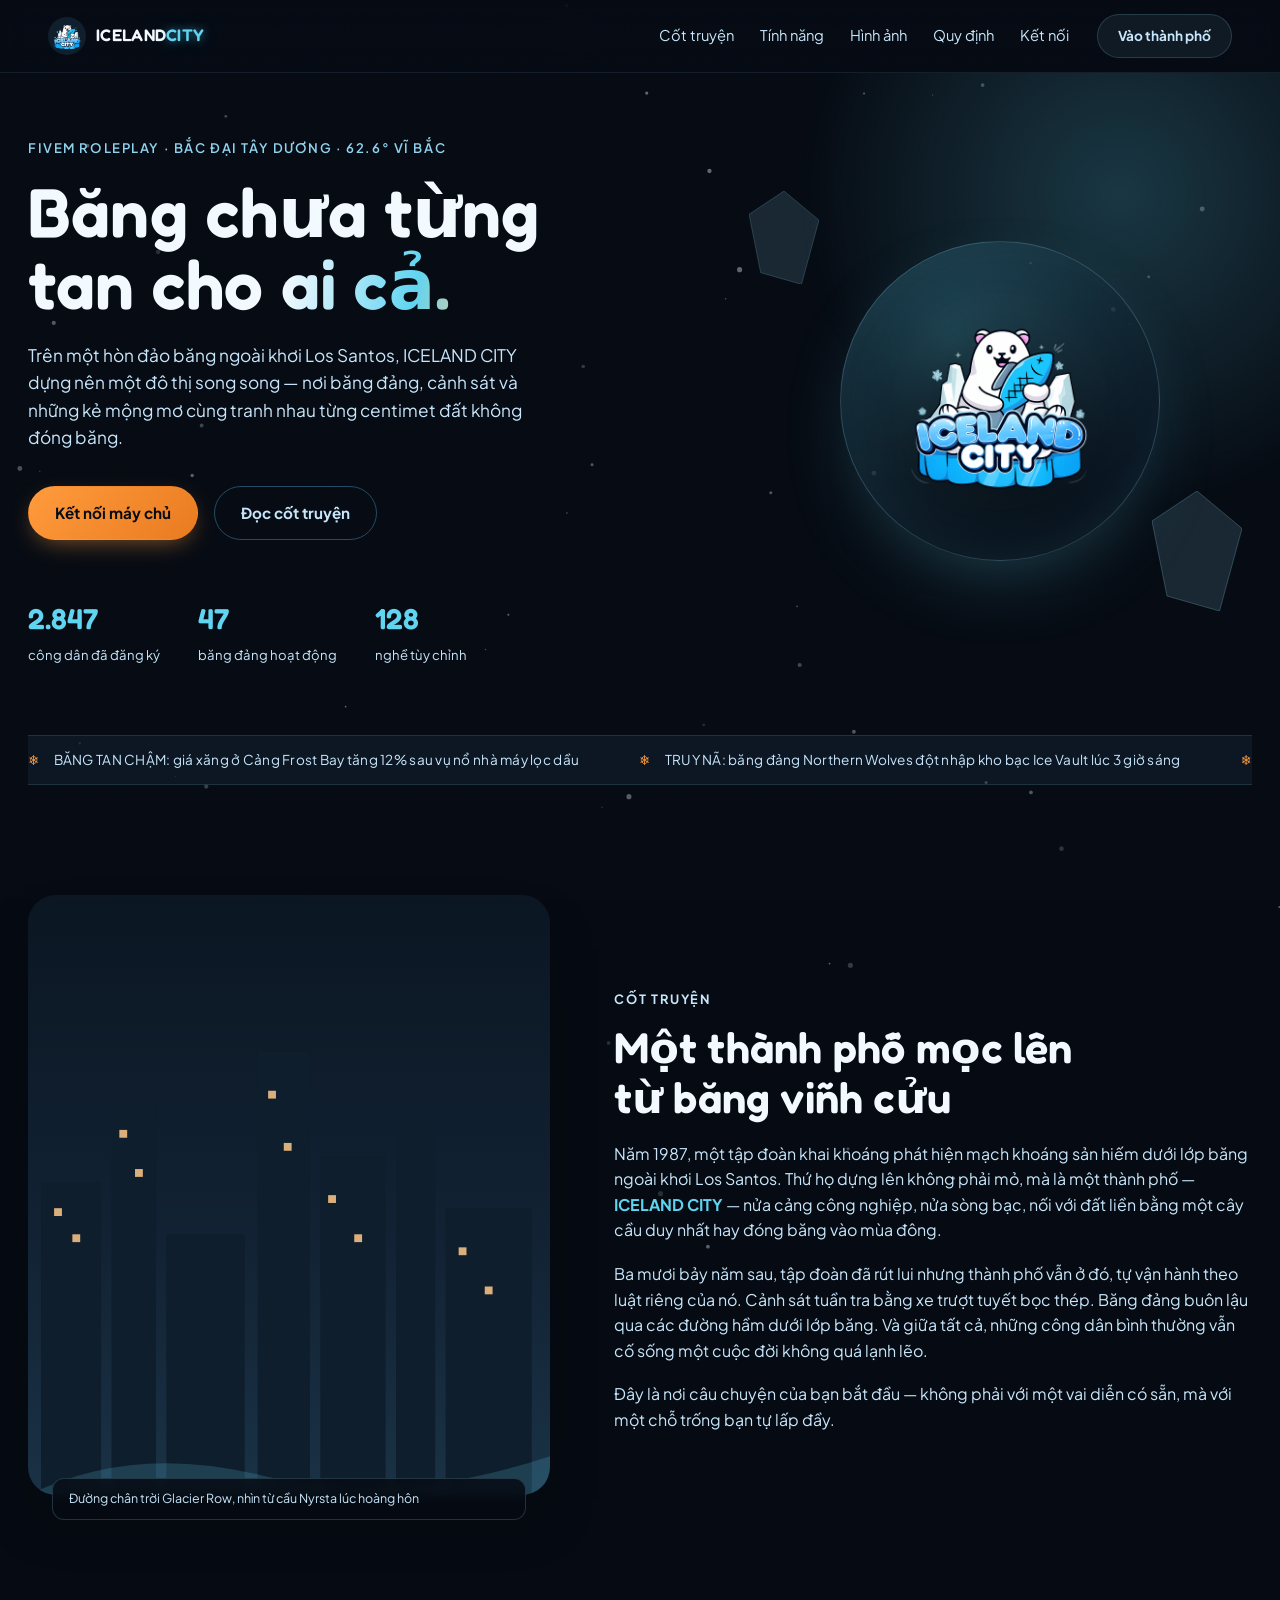
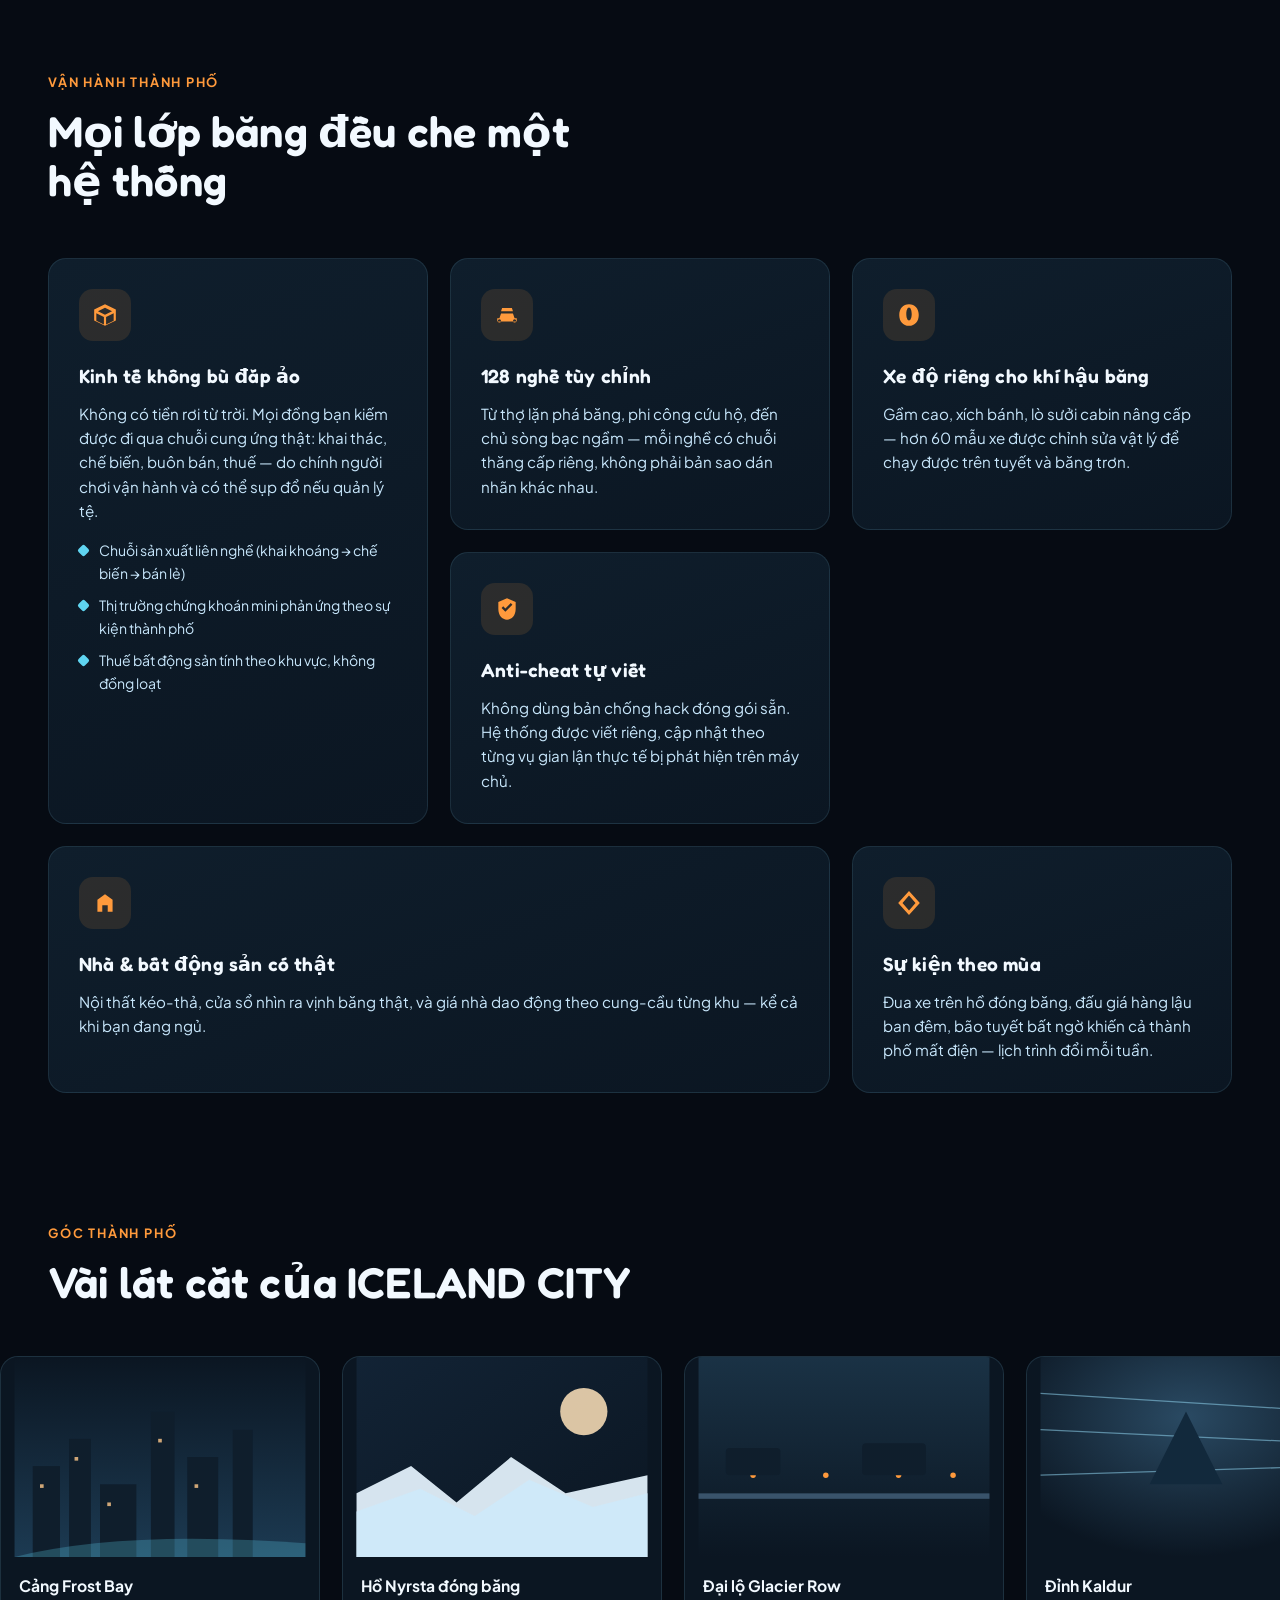
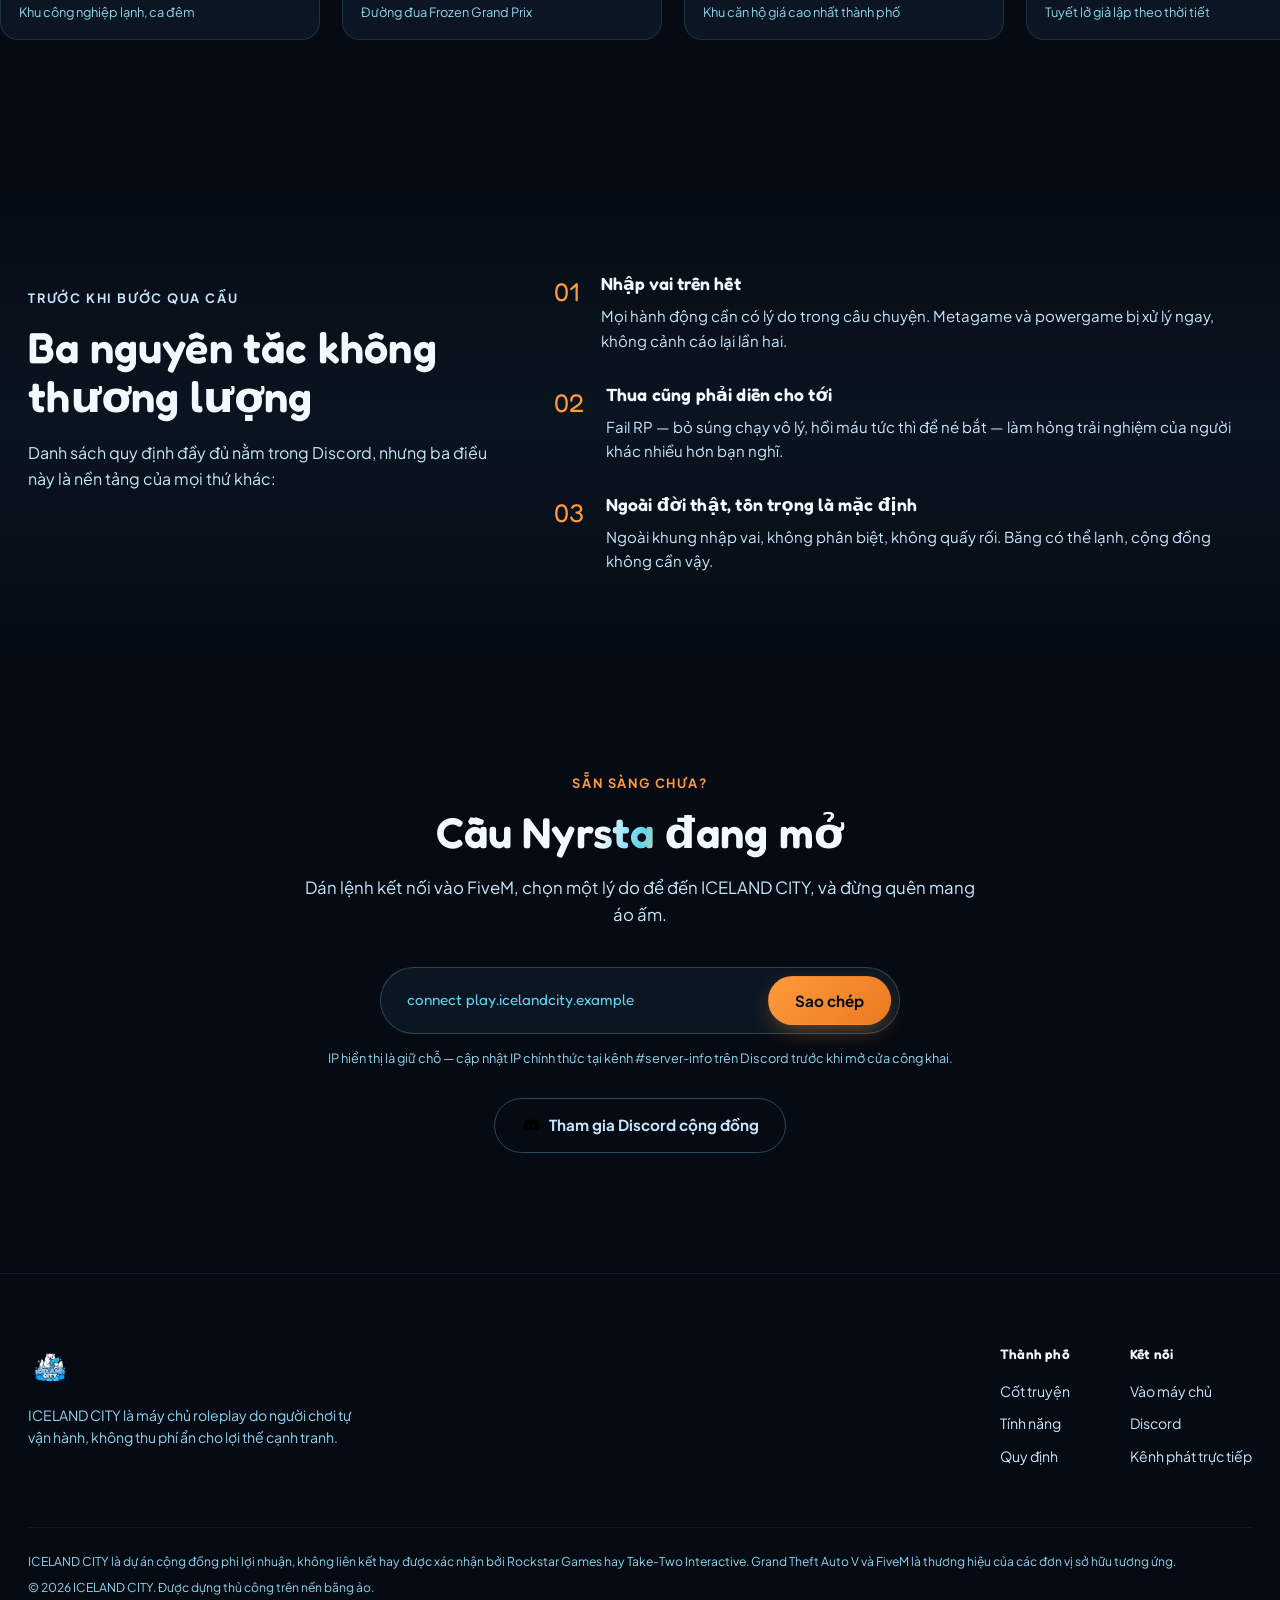
==== index.html @ 3445120d "Create a GTA5 website for Iceland City (6a9bd4dfe8568220de8b9e37)" ====
<!DOCTYPE html>
<html lang="vi">
<head>
<meta charset="UTF-8">
<meta name="viewport" content="width=device-width, initial-scale=1.0">
<title>ICELAND CITY — Máy chủ Roleplay GTA V trên băng vĩnh cửu</title>
<meta name="description" content="ICELAND CITY là máy chủ FiveM roleplay lấy cảm hứng từ GTA V, dựng trên một thành phố băng giá nơi luật pháp mỏng như đá tan.">
<link rel="icon" type="image/png" href="assets/logo.png">
<link rel="preconnect" href="https://fonts.googleapis.com">
<link rel="preconnect" href="https://fonts.gstatic.com" crossorigin>
<link href="https://fonts.googleapis.com/css2?family=Fredoka:wght@500;600;700&family=Plus+Jakarta+Sans:ital,wght@0,400;0,500;0,600;0,700;1,500&display=swap" rel="stylesheet">
<link rel="stylesheet" href="css/style.css">
</head>
<body>

<div class="grain-overlay" aria-hidden="true"></div>
<canvas id="snowfall" aria-hidden="true"></canvas>
<div class="scroll-progress" id="scrollProgress" aria-hidden="true"></div>
<div class="cursor-glow" id="cursorGlow" aria-hidden="true"></div>

<header class="nav" id="nav">
  <div class="nav__inner">
    <a class="nav__brand" href="#top">
      <img src="assets/logo.png" alt="ICELAND CITY" class="nav__logo">
      <span class="nav__brand-text">ICELAND<span class="nav__brand-accent">CITY</span></span>
    </a>
    <nav class="nav__links" id="navLinks">
      <a href="#story">Cốt truyện</a>
      <a href="#features">Tính năng</a>
      <a href="#gallery">Hình ảnh</a>
      <a href="#rules">Quy định</a>
      <a href="#connect">Kết nối</a>
    </nav>
    <a href="#connect" class="btn btn--ghost nav__cta">Vào thành phố</a>
    <button class="nav__toggle" id="navToggle" aria-label="Mở menu" aria-expanded="false">
      <span></span><span></span><span></span>
    </button>
  </div>
</header>

<main id="top">

  <!-- HERO -->
  <section class="hero" id="hero">
    <div class="hero__glow" aria-hidden="true"></div>
    <div class="hero__grid">
      <div class="hero__copy" data-reveal>
        <p class="hero__kicker">FiveM Roleplay · Bắc Đại Tây Dương · 62.6° Vĩ Bắc</p>
        <h1 class="hero__title">
          <span data-split>Băng chưa từng</span><br>
          <span class="hero__title-accent text-shimmer">tan cho ai cả.</span>
        </h1>
        <p class="hero__lede">
          Trên một hòn đảo băng ngoài khơi Los Santos, ICELAND CITY dựng nên một
          đô thị song song — nơi băng đảng, cảnh sát và những kẻ mộng mơ cùng
          tranh nhau từng centimet đất không đóng băng.
        </p>
        <div class="hero__actions">
          <a href="#connect" class="btn btn--primary">Kết nối máy chủ</a>
          <a href="#story" class="btn btn--outline">Đọc cốt truyện</a>
        </div>
        <div class="hero__stats">
          <div class="stat">
            <span class="stat__num" data-count="2847">0</span>
            <span class="stat__label">công dân đã đăng ký</span>
          </div>
          <div class="stat">
            <span class="stat__num" data-count="47">0</span>
            <span class="stat__label">băng đảng hoạt động</span>
          </div>
          <div class="stat">
            <span class="stat__num" data-count="128">0</span>
            <span class="stat__label">nghề tùy chỉnh</span>
          </div>
        </div>
      </div>
      <div class="hero__art" data-reveal>
        <div class="hero__mascot-tilt" id="mascotTilt">
          <div class="hero__badge-ring">
            <img src="assets/logo.png" alt="Gấu bắc cực đại diện ICELAND CITY" class="hero__mascot">
          </div>
        </div>
        <svg class="hero__shard hero__shard--a" viewBox="0 0 120 160" aria-hidden="true"><polygon points="60,0 120,50 90,160 20,140 0,40"/></svg>
        <svg class="hero__shard hero__shard--b" viewBox="0 0 120 160" aria-hidden="true"><polygon points="60,0 120,50 90,160 20,140 0,40"/></svg>
      </div>
    </div>

    <div class="ticker" aria-label="Bản tin thành phố">
      <div class="ticker__track">
        <span>BĂNG TAN CHẬM: giá xăng ở Cảng Frost Bay tăng 12% sau vụ nổ nhà máy lọc dầu</span>
        <span>TRUY NÃ: băng đảng Northern Wolves đột nhập kho bạc Ice Vault lúc 3 giờ sáng</span>
        <span>ĐUA XE: giải Frozen Grand Prix trên hồ đóng băng diễn ra thứ Bảy tuần này</span>
        <span>THỊ TRƯỜNG: căn hộ khu Glacier Row cháy hàng chỉ trong 6 giờ mở bán</span>
        <span>CẢNH BÁO: sương mù băng dày đặc làm giảm tầm nhìn trên cao tốc Nr.1</span>
        <span>BĂNG TAN CHẬM: giá xăng ở Cảng Frost Bay tăng 12% sau vụ nổ nhà máy lọc dầu</span>
        <span>TRUY NÃ: băng đảng Northern Wolves đột nhập kho bạc Ice Vault lúc 3 giờ sáng</span>
        <span>ĐUA XE: giải Frozen Grand Prix trên hồ đóng băng diễn ra thứ Bảy tuần này</span>
        <span>THỊ TRƯỜNG: căn hộ khu Glacier Row cháy hàng chỉ trong 6 giờ mở bán</span>
        <span>CẢNH BÁO: sương mù băng dày đặc làm giảm tầm nhìn trên cao tốc Nr.1</span>
      </div>
    </div>
  </section>

  <!-- STORY -->
  <section class="story" id="story">
    <div class="story__inner">
      <div class="story__art" data-reveal>
        <svg viewBox="0 0 400 460" class="story__skyline" aria-hidden="true">
          <defs>
            <linearGradient id="skySunset" x1="0" y1="0" x2="0" y2="1">
              <stop offset="0%" stop-color="#0b1622"/>
              <stop offset="60%" stop-color="#122335"/>
              <stop offset="100%" stop-color="#1a3245"/>
            </linearGradient>
          </defs>
          <rect width="400" height="460" fill="url(#skySunset)"/>
          <g fill="#0f1e2c">
            <rect x="10" y="220" width="46" height="240"/>
            <rect x="64" y="160" width="34" height="300"/>
            <rect x="106" y="260" width="60" height="200"/>
            <rect x="176" y="120" width="40" height="340"/>
            <rect x="224" y="200" width="50" height="260"/>
            <rect x="282" y="180" width="30" height="280"/>
            <rect x="320" y="240" width="66" height="220"/>
          </g>
          <g class="story__windows" fill="#ffc98a" opacity="0.85">
            <rect x="20" y="240" width="6" height="6"/><rect x="34" y="260" width="6" height="6"/>
            <rect x="70" y="180" width="6" height="6"/><rect x="82" y="210" width="6" height="6"/>
            <rect x="184" y="150" width="6" height="6"/><rect x="196" y="190" width="6" height="6"/>
            <rect x="230" y="230" width="6" height="6"/><rect x="250" y="260" width="6" height="6"/>
            <rect x="330" y="270" width="6" height="6"/><rect x="350" y="300" width="6" height="6"/>
          </g>
          <path d="M0 460 Q80 420 180 445 T400 430 L400 460 Z" fill="#5fd4f0" opacity="0.18"/>
        </svg>
        <div class="story__caption">Đường chân trời Glacier Row, nhìn từ cầu Nyrsta lúc hoàng hôn</div>
      </div>
      <div class="story__copy" data-reveal>
        <p class="section-kicker">Cốt truyện</p>
        <h2 class="section-title" data-split>Một thành phố mọc lên<br>từ băng vĩnh cửu</h2>
        <p>
          Năm 1987, một tập đoàn khai khoáng phát hiện mạch khoáng sản hiếm dưới lớp
          băng ngoài khơi Los Santos. Thứ họ dựng lên không phải mỏ, mà là một thành
          phố — <strong>ICELAND CITY</strong> — nửa cảng công nghiệp, nửa sòng bạc,
          nối với đất liền bằng một cây cầu duy nhất hay đóng băng vào mùa đông.
        </p>
        <p>
          Ba mươi bảy năm sau, tập đoàn đã rút lui nhưng thành phố vẫn ở đó, tự vận
          hành theo luật riêng của nó. Cảnh sát tuần tra bằng xe trượt tuyết bọc thép.
          Băng đảng buôn lậu qua các đường hầm dưới lớp băng. Và giữa tất cả, những
          công dân bình thường vẫn cố sống một cuộc đời không quá lạnh lẽo.
        </p>
        <p>Đây là nơi câu chuyện của bạn bắt đầu — không phải với một vai diễn có sẵn, mà với một chỗ trống bạn tự lấp đầy.</p>
      </div>
    </div>
  </section>

  <!-- FEATURES -->
  <section class="features" id="features">
    <div class="features__head" data-reveal>
      <p class="section-kicker">Vận hành thành phố</p>
      <h2 class="section-title" data-split>Mọi lớp băng đều che một hệ thống</h2>
    </div>
    <div class="bento" data-reveal>
      <article class="bento__card bento__card--lg">
        <div class="bento__icon" aria-hidden="true">
          <svg viewBox="0 0 48 48"><path d="M24 4 4 14v20l20 10 20-10V14L24 4Zm0 6.5L37 17l-13 6.5L11 17l13-6.5ZM8 20.9l14 7v13.6l-14-7V20.9Zm32 0v13.6l-14 7V27.9l14-7Z"/></svg>
        </div>
        <h3>Kinh tế không bù đắp ảo</h3>
        <p>Không có tiền rơi từ trời. Mọi đồng bạn kiếm được đi qua chuỗi cung ứng thật: khai thác, chế biến, buôn bán, thuế — do chính người chơi vận hành và có thể sụp đổ nếu quản lý tệ.</p>
        <ul class="bento__list">
          <li>Chuỗi sản xuất liên nghề (khai khoáng → chế biến → bán lẻ)</li>
          <li>Thị trường chứng khoán mini phản ứng theo sự kiện thành phố</li>
          <li>Thuế bất động sản tính theo khu vực, không đồng loạt</li>
        </ul>
      </article>

      <article class="bento__card">
        <div class="bento__icon" aria-hidden="true">
          <svg viewBox="0 0 48 48"><path d="M6 30h4l3-9h22l3 9h4v6H6v-6Zm7-13 2-6h18l2 6H13Zm-3 21a3 3 0 1 0 0-6 3 3 0 0 0 0 6Zm28 0a3 3 0 1 0 0-6 3 3 0 0 0 0 6Z"/></svg>
        </div>
        <h3>128 nghề tùy chỉnh</h3>
        <p>Từ thợ lặn phá băng, phi công cứu hộ, đến chủ sòng bạc ngầm — mỗi nghề có chuỗi thăng cấp riêng, không phải bản sao dán nhãn khác nhau.</p>
      </article>

      <article class="bento__card">
        <div class="bento__icon" aria-hidden="true">
          <svg viewBox="0 0 48 48"><path d="M24 4C13 4 6 12 6 24s7 20 18 20 18-8 18-20S35 4 24 4Zm0 6c2.8 0 5 5.4 5 12s-2.2 12-5 12-5-5.4-5-12 2.2-12 5-12Z"/></svg>
        </div>
        <h3>Xe độ riêng cho khí hậu băng</h3>
        <p>Gầm cao, xích bánh, lò sưởi cabin nâng cấp — hơn 60 mẫu xe được chỉnh sửa vật lý để chạy được trên tuyết và băng trơn.</p>
      </article>

      <article class="bento__card">
        <div class="bento__icon" aria-hidden="true">
          <svg viewBox="0 0 48 48"><path d="M24 4 8 11v13c0 12 7 19 16 20 9-1 16-8 16-20V11L24 4Zm-3 25-7-7 3-3 4 4 10-10 3 3-13 13Z"/></svg>
        </div>
        <h3>Anti-cheat tự viết</h3>
        <p>Không dùng bản chống hack đóng gói sẵn. Hệ thống được viết riêng, cập nhật theo từng vụ gian lận thực tế bị phát hiện trên máy chủ.</p>
      </article>

      <article class="bento__card bento__card--wide">
        <div class="bento__icon" aria-hidden="true">
          <svg viewBox="0 0 48 48"><path d="M10 40V18l14-10 14 10v22h-9V28h-10v12h-9Z"/></svg>
        </div>
        <h3>Nhà & bất động sản có thật</h3>
        <p>Nội thất kéo-thả, cửa sổ nhìn ra vịnh băng thật, và giá nhà dao động theo cung-cầu từng khu — kể cả khi bạn đang ngủ.</p>
      </article>

      <article class="bento__card">
        <div class="bento__icon" aria-hidden="true">
          <svg viewBox="0 0 48 48"><path d="M24 2 4 24l20 22 20-22L24 2Zm0 8 12 14-12 14-12-14 12-14Z"/></svg>
        </div>
        <h3>Sự kiện theo mùa</h3>
        <p>Đua xe trên hồ đóng băng, đấu giá hàng lậu ban đêm, bão tuyết bất ngờ khiến cả thành phố mất điện — lịch trình đổi mỗi tuần.</p>
      </article>
    </div>
  </section>

  <!-- GALLERY -->
  <section class="gallery" id="gallery">
    <div class="gallery__head" data-reveal>
      <p class="section-kicker">Góc thành phố</p>
      <h2 class="section-title" data-split>Vài lát cắt của ICELAND CITY</h2>
    </div>
    <div class="gallery__track" id="galleryTrack" data-reveal>

      <figure class="gcard">
        <svg viewBox="0 0 320 220" class="gcard__art"><defs><linearGradient id="g1" x1="0" y1="0" x2="0" y2="1"><stop offset="0%" stop-color="#0b1622"/><stop offset="100%" stop-color="#1c3a52"/></linearGradient></defs>
          <rect width="320" height="220" fill="url(#g1)"/>
          <g fill="#0f1e2c"><rect x="20" y="120" width="30" height="100"/><rect x="60" y="90" width="24" height="130"/><rect x="94" y="140" width="40" height="80"/><rect x="150" y="60" width="26" height="160"/><rect x="190" y="110" width="34" height="110"/><rect x="240" y="80" width="22" height="140"/></g>
          <g fill="#ffc98a" opacity="0.8"><rect x="28" y="140" width="4" height="4"/><rect x="66" y="110" width="4" height="4"/><rect x="102" y="160" width="4" height="4"/><rect x="158" y="90" width="4" height="4"/><rect x="198" y="140" width="4" height="4"/></g>
          <path d="M0 220 Q120 190 320 205 V220 Z" fill="#5fd4f0" opacity="0.25"/>
        </svg>
        <figcaption><span>Cảng Frost Bay</span><small>Khu công nghiệp lạnh, ca đêm</small></figcaption>
      </figure>

      <figure class="gcard">
        <svg viewBox="0 0 320 220" class="gcard__art"><defs><linearGradient id="g2" x1="0" y1="0" x2="1" y2="1"><stop offset="0%" stop-color="#122335"/><stop offset="100%" stop-color="#0b1622"/></linearGradient></defs>
          <rect width="320" height="220" fill="url(#g2)"/>
          <circle cx="250" cy="60" r="26" fill="#ffe3ba" opacity="0.85"/>
          <path d="M0 150 L60 120 L110 160 L170 110 L230 150 L320 130 L320 220 L0 220 Z" fill="#e8f6ff" opacity="0.92"/>
          <path d="M0 170 L70 145 L130 175 L190 135 L260 165 L320 150 L320 220 L0 220 Z" fill="#cfe9f9"/>
        </svg>
        <figcaption><span>Hồ Nyrsta đóng băng</span><small>Đường đua Frozen Grand Prix</small></figcaption>
      </figure>

      <figure class="gcard">
        <svg viewBox="0 0 320 220" class="gcard__art"><defs><linearGradient id="g3" x1="0" y1="0" x2="0" y2="1"><stop offset="0%" stop-color="#1a3245"/><stop offset="100%" stop-color="#0b1622"/></linearGradient></defs>
          <rect width="320" height="220" fill="url(#g3)"/>
          <rect x="0" y="150" width="320" height="6" fill="#39536b"/>
          <g fill="#ff9a3c"><circle cx="60" cy="130" r="3"/><circle cx="140" cy="130" r="3"/><circle cx="220" cy="130" r="3"/><circle cx="280" cy="130" r="3"/></g>
          <g fill="#0f1e2c"><rect x="30" y="100" width="60" height="30" rx="4"/><rect x="180" y="95" width="70" height="35" rx="4"/></g>
        </svg>
        <figcaption><span>Đại lộ Glacier Row</span><small>Khu căn hộ giá cao nhất thành phố</small></figcaption>
      </figure>

      <figure class="gcard">
        <svg viewBox="0 0 320 220" class="gcard__art"><defs><radialGradient id="g4" cx="50%" cy="30%" r="70%"><stop offset="0%" stop-color="#2a4a63"/><stop offset="100%" stop-color="#0b1622"/></radialGradient></defs>
          <rect width="320" height="220" fill="url(#g4)"/>
          <g stroke="#8fd3ee" stroke-width="1.4" opacity="0.55" fill="none"><path d="M0 40 L320 60"/><path d="M0 80 L320 95"/><path d="M0 130 L320 120"/></g>
          <polygon points="160,60 200,140 120,140" fill="#12293c"/>
        </svg>
        <figcaption><span>Đỉnh Kaldur</span><small>Tuyết lở giả lập theo thời tiết</small></figcaption>
      </figure>

    </div>
  </section>

  <!-- RULES -->
  <section class="rules" id="rules">
    <div class="rules__inner">
      <div class="rules__copy" data-reveal>
        <p class="section-kicker">Trước khi bước qua cầu</p>
        <h2 class="section-title" data-split>Ba nguyên tắc không thương lượng</h2>
        <p>Danh sách quy định đầy đủ nằm trong Discord, nhưng ba điều này là nền tảng của mọi thứ khác:</p>
      </div>
      <ol class="rules__list" data-reveal>
        <li>
          <span class="rules__num">01</span>
          <div><h3>Nhập vai trên hết</h3><p>Mọi hành động cần có lý do trong câu chuyện. Metagame và powergame bị xử lý ngay, không cảnh cáo lại lần hai.</p></div>
        </li>
        <li>
          <span class="rules__num">02</span>
          <div><h3>Thua cũng phải diễn cho tới</h3><p>Fail RP — bỏ súng chạy vô lý, hồi máu tức thì để né bắt — làm hỏng trải nghiệm của người khác nhiều hơn bạn nghĩ.</p></div>
        </li>
        <li>
          <span class="rules__num">03</span>
          <div><h3>Ngoài đời thật, tôn trọng là mặc định</h3><p>Ngoài khung nhập vai, không phân biệt, không quấy rối. Băng có thể lạnh, cộng đồng không cần vậy.</p></div>
        </li>
      </ol>
    </div>
  </section>

  <!-- CONNECT -->
  <section class="connect" id="connect">
    <div class="connect__inner" data-reveal>
      <p class="section-kicker">Sẵn sàng chưa?</p>
      <h2 class="section-title">Cầu <span class="text-shimmer">Nyrsta</span> đang mở</h2>
      <p class="connect__lede">Dán lệnh kết nối vào FiveM, chọn một lý do để đến ICELAND CITY, và đừng quên mang áo ấm.</p>

      <div class="connect__box">
        <code id="connectString">connect play.icelandcity.example</code>
        <button class="btn btn--primary" id="copyBtn" type="button">Sao chép</button>
      </div>
      <p class="connect__hint">IP hiển thị là giữ chỗ — cập nhật IP chính thức tại kênh #server-info trên Discord trước khi mở cửa công khai.</p>

      <div class="connect__discord">
        <a href="#" class="btn btn--outline connect__discord-link">
          <svg viewBox="0 0 24 24" width="20" height="20" aria-hidden="true"><path d="M20.3 5.4A18 18 0 0 0 15.7 4l-.3.6a13 13 0 0 1 3.9 1.5 15 15 0 0 0-13 0A13 13 0 0 1 10.2 4.6L9.9 4a18 18 0 0 0-4.6 1.4C3 8.7 2.3 12 2.6 15.2a17 17 0 0 0 5 2.6l.7-1.1a11 11 0 0 1-1.8-.9l.4-.3a13 13 0 0 0 10.2 0l.4.3a11 11 0 0 1-1.8.9l.7 1.1a17 17 0 0 0 5-2.6c.4-3.6-.6-6.9-2.1-9.8ZM9.3 13.6c-.8 0-1.4-.7-1.4-1.6s.6-1.6 1.4-1.6 1.4.7 1.4 1.6-.6 1.6-1.4 1.6Zm5.4 0c-.8 0-1.4-.7-1.4-1.6s.6-1.6 1.4-1.6 1.4.7 1.4 1.6-.6 1.6-1.4 1.6Z"/></svg>
          Tham gia Discord cộng đồng
        </a>
      </div>
    </div>
  </section>

</main>

<footer class="footer">
  <div class="footer__inner">
    <div class="footer__brand">
      <img src="assets/logo.png" alt="ICELAND CITY" class="footer__logo">
      <p>ICELAND CITY là máy chủ roleplay do người chơi tự vận hành, không thu phí ẩn cho lợi thế cạnh tranh.</p>
    </div>
    <div class="footer__cols">
      <div>
        <h4>Thành phố</h4>
        <a href="#story">Cốt truyện</a>
        <a href="#features">Tính năng</a>
        <a href="#rules">Quy định</a>
      </div>
      <div>
        <h4>Kết nối</h4>
        <a href="#connect">Vào máy chủ</a>
        <a href="#">Discord</a>
        <a href="#">Kênh phát trực tiếp</a>
      </div>
    </div>
  </div>
  <div class="footer__legal">
    <p>ICELAND CITY là dự án cộng đồng phi lợi nhuận, không liên kết hay được xác nhận bởi Rockstar Games hay Take-Two Interactive. Grand Theft Auto V và FiveM là thương hiệu của các đơn vị sở hữu tương ứng.</p>
    <p>© 2026 ICELAND CITY. Được dựng thủ công trên nền băng ảo.</p>
  </div>
</footer>

<script src="js/main.js"></script>
</body>
</html>
---- css/style.css ----
/* ============ Tokens ============ */
:root{
  --ice-950:#060b13;
  --ice-900:#0b1622;
  --ice-850:#0f1e2c;
  --ice-800:#122335;
  --ice-700:#1a3245;
  --ice-600:#254a63;
  --frost-100:#f2f9ff;
  --frost-300:#c7e6fb;
  --frost-500:#8fd3ee;
  --cyan-400:#5fd4f0;
  --ember-300:#ffc98a;
  --ember-500:#ff9a3c;
  --ember-600:#e9791f;

  --font-display:'Fredoka', system-ui, sans-serif;
  --font-body:'Plus Jakarta Sans', system-ui, sans-serif;

  --max-w:1240px;
  --radius-lg:28px;
  --radius-md:18px;
  --radius-sm:12px;
}

*{box-sizing:border-box;}
html{scroll-behavior:smooth;}
body{
  margin:0;
  background:var(--ice-950);
  color:var(--frost-100);
  font-family:var(--font-body);
  font-size:16px;
  line-height:1.6;
  overflow-x:hidden;
  position:relative;
}
img{max-width:100%;display:block;}
a{color:inherit;text-decoration:none;}
ul,ol{margin:0;padding:0;}
h1,h2,h3,h4{font-family:var(--font-display);margin:0;font-weight:600;letter-spacing:.2px;}
p{margin:0;}

::selection{background:var(--ember-500);color:var(--ice-950);}

/* ============ Atmosphere ============ */
.grain-overlay{
  position:fixed;inset:0;pointer-events:none;z-index:80;opacity:.05;mix-blend-mode:overlay;
  background-image:url("data:image/svg+xml,%3Csvg xmlns='http://www.w3.org/2000/svg' width='140' height='140'%3E%3Cfilter id='n'%3E%3CfeTurbulence type='fractalNoise' baseFrequency='0.9' numOctaves='2' stitchTiles='stitch'/%3E%3C/filter%3E%3Crect width='100%25' height='100%25' filter='url(%23n)'/%3E%3C/svg%3E");
}
#snowfall{
  position:fixed;inset:0;z-index:1;pointer-events:none;opacity:.55;
}
.scroll-progress{
  position:fixed;top:0;left:0;height:3px;width:0%;z-index:100;
  background:linear-gradient(90deg,var(--cyan-400),var(--ember-500));
  box-shadow:0 0 14px rgba(95,212,240,.6);
}
.cursor-glow{
  position:fixed;top:0;left:0;width:380px;height:380px;border-radius:50%;
  z-index:4;pointer-events:none;opacity:0;
  background:radial-gradient(circle, rgba(95,212,240,.16), transparent 68%);
  mix-blend-mode:screen;
  transform:translate(-50%,-50%);
  transition:opacity .4s ease;
  will-change:transform;
}

/* ============ Buttons ============ */
.btn{
  display:inline-flex;align-items:center;gap:8px;
  padding:14px 26px;border-radius:999px;
  font-family:var(--font-body);font-weight:700;font-size:.95rem;
  border:1px solid transparent;cursor:pointer;
  transition:transform .25s cubic-bezier(.2,.8,.2,1), box-shadow .25s ease, background .25s ease, border-color .25s ease;
  white-space:nowrap;
}
.btn:active{transform:translateY(1px) scale(.98);}
.btn--primary{
  background:linear-gradient(135deg,var(--ember-500),var(--ember-600));
  color:var(--ice-950);
  box-shadow:0 8px 24px -8px rgba(255,154,60,.55);
}
.btn--primary:hover{transform:translateY(-2px);box-shadow:0 14px 30px -8px rgba(255,154,60,.7);}
.btn--outline{
  background:transparent;border-color:var(--ice-600);color:var(--frost-300);
}
.btn--outline:hover{border-color:var(--cyan-400);color:var(--frost-100);transform:translateY(-2px);}
.btn--ghost{
  background:rgba(143,211,238,.08);color:var(--frost-300);border-color:rgba(143,211,238,.18);
  padding:10px 20px;font-size:.85rem;
}
.btn--ghost:hover{background:rgba(143,211,238,.16);color:var(--frost-100);}

/* ============ Section shells ============ */
main > section{position:relative;z-index:2;}
.section-kicker{
  font-size:.8rem;font-weight:700;letter-spacing:.14em;text-transform:uppercase;
  color:var(--ember-500);margin-bottom:14px;
}
.section-title{
  font-size:clamp(1.9rem,3.4vw,2.7rem);color:var(--frost-100);line-height:1.15;
}

[data-reveal]{
  opacity:0;transform:translateY(24px);
  transition:opacity .8s cubic-bezier(.2,.7,.3,1), transform .8s cubic-bezier(.2,.7,.3,1);
}
[data-reveal].is-visible{opacity:1;transform:translateY(0);}

/* ============ Nav ============ */
.nav{
  position:sticky;top:0;z-index:60;
  background:rgba(6,11,19,.72);
  backdrop-filter:blur(14px) saturate(140%);
  border-bottom:1px solid rgba(143,211,238,.1);
}
.nav__inner{
  max-width:var(--max-w);margin:0 auto;padding:14px 28px;
  display:flex;align-items:center;gap:28px;
}
.nav__brand{display:flex;align-items:center;gap:10px;margin-right:auto;}
.nav__logo{width:38px;height:38px;border-radius:50%;object-fit:cover;background:var(--ice-850);}
.nav__brand-text{font-family:var(--font-display);font-weight:600;font-size:1.05rem;letter-spacing:.3px;}
.nav__brand-accent{
  color:var(--cyan-400);
  text-shadow:0 0 8px rgba(95,212,240,.55), 0 0 20px rgba(95,212,240,.3);
  animation:neonFlicker 6.5s infinite;
}
@keyframes neonFlicker{
  0%,92%,100%{opacity:1;text-shadow:0 0 8px rgba(95,212,240,.55),0 0 20px rgba(95,212,240,.3);}
  93%{opacity:.35;text-shadow:none;}
  94%{opacity:1;}
  95.5%{opacity:.5;text-shadow:none;}
  96.5%{opacity:1;text-shadow:0 0 8px rgba(95,212,240,.55),0 0 20px rgba(95,212,240,.3);}
}
.nav__links{display:flex;gap:26px;font-size:.92rem;color:var(--frost-300);}
.nav__links a{position:relative;padding:6px 0;transition:color .2s ease;}
.nav__links a:hover{color:var(--frost-100);}
.nav__links a::after{
  content:'';position:absolute;left:0;bottom:0;width:0;height:2px;background:var(--ember-500);
  transition:width .25s ease;
}
.nav__links a:hover::after{width:100%;}
.nav__toggle{display:none;flex-direction:column;gap:5px;background:none;border:none;cursor:pointer;padding:6px;}
.nav__toggle span{width:22px;height:2px;background:var(--frost-100);border-radius:2px;transition:transform .25s ease, opacity .25s ease;}

/* ============ Hero ============ */
.hero{padding:64px 28px 0;position:relative;overflow:hidden;}
.hero__glow{
  position:absolute;top:-200px;right:-160px;width:640px;height:640px;border-radius:50%;
  background:radial-gradient(circle,rgba(95,212,240,.22),transparent 70%);
  filter:blur(10px);z-index:0;
}
.hero__grid{
  max-width:var(--max-w);margin:0 auto;position:relative;z-index:2;
  display:grid;grid-template-columns:1.15fr .85fr;gap:40px;align-items:center;
  padding-bottom:70px;
}
.hero__kicker{
  font-size:.82rem;font-weight:600;letter-spacing:.12em;text-transform:uppercase;
  color:var(--frost-500);margin-bottom:18px;
}
.hero__title{
  font-size:clamp(2.6rem,5.4vw,4.4rem);line-height:1.04;color:var(--frost-100);
}
.hero__title-accent{color:var(--ember-500);}
.hero__lede{
  margin-top:22px;max-width:520px;color:var(--frost-300);font-size:1.08rem;
}
.hero__actions{display:flex;gap:16px;margin-top:34px;flex-wrap:wrap;}
.hero__stats{display:flex;gap:38px;margin-top:56px;flex-wrap:wrap;}
.stat{display:flex;flex-direction:column;}
.stat__num{font-family:var(--font-display);font-size:1.8rem;color:var(--cyan-400);font-weight:600;}
.stat__label{font-size:.82rem;color:var(--frost-300);margin-top:2px;}

.hero__art{position:relative;display:flex;justify-content:center;align-items:center;height:440px;perspective:900px;}
.hero__mascot-tilt{transition:transform .35s cubic-bezier(.2,.8,.2,1);transform-style:preserve-3d;}
.hero__badge-ring{
  position:relative;width:320px;height:320px;border-radius:50%;
  background:radial-gradient(circle at 35% 30%, rgba(95,212,240,.24), rgba(11,22,34,.9) 70%);
  border:1px solid rgba(143,211,238,.25);
  display:flex;align-items:center;justify-content:center;
  animation:float 7s ease-in-out infinite;
  box-shadow:0 30px 80px -30px rgba(95,212,240,.35), inset 0 0 60px rgba(95,212,240,.08);
}
.hero__mascot{width:78%;filter:drop-shadow(0 20px 40px rgba(0,0,0,.5));}
.hero__shard{position:absolute;width:70px;fill:rgba(143,211,238,.14);stroke:rgba(143,211,238,.35);stroke-width:1;}
.hero__shard--a{top:10px;left:0;animation:drift 9s ease-in-out infinite;}
.hero__shard--b{bottom:10px;right:10px;width:90px;animation:drift 11s ease-in-out infinite reverse;}
@keyframes float{0%,100%{transform:translateY(0);}50%{transform:translateY(-16px);}}
@keyframes drift{0%,100%{transform:translateY(0) rotate(0deg);}50%{transform:translateY(-14px) rotate(6deg);}}

.ticker{
  border-top:1px solid rgba(143,211,238,.14);border-bottom:1px solid rgba(143,211,238,.14);
  background:rgba(18,35,53,.5);overflow:hidden;position:relative;z-index:2;
}
.ticker__track{
  display:flex;gap:60px;white-space:nowrap;padding:13px 0;width:max-content;
  font-size:.85rem;color:var(--frost-300);letter-spacing:.02em;
  animation:ticker 42s linear infinite;
}
.ticker__track span::before{content:'❄';color:var(--ember-500);margin-right:14px;}
.ticker:hover .ticker__track{animation-play-state:paused;}
@keyframes ticker{from{transform:translateX(0);}to{transform:translateX(-50%);}}

/* ============ Story ============ */
.story{padding:110px 28px;}
.story__inner{
  max-width:var(--max-w);margin:0 auto;
  display:grid;grid-template-columns:.9fr 1.1fr;gap:64px;align-items:center;
}
.story__art{position:relative;transform:rotate(-2deg);}
.story__skyline{width:100%;border-radius:var(--radius-lg);box-shadow:0 30px 60px -24px rgba(0,0,0,.6);}
.story__caption{
  position:absolute;bottom:-18px;left:24px;right:24px;
  background:rgba(6,11,19,.85);backdrop-filter:blur(6px);
  border:1px solid rgba(143,211,238,.2);border-radius:var(--radius-sm);
  padding:10px 16px;font-size:.78rem;color:var(--frost-300);
}
.story__copy p{color:var(--frost-300);margin-top:18px;}
.story__copy p:first-of-type{margin-top:24px;}
.story__copy strong{color:var(--cyan-400);}

/* ============ Features / Bento ============ */
.features{padding:60px 28px 110px;max-width:var(--max-w);margin:0 auto;}
.features__head{max-width:560px;margin-bottom:52px;}
.bento{
  display:grid;grid-template-columns:repeat(3,1fr);grid-auto-rows:minmax(200px,auto);gap:22px;
}
.bento__card{
  background:linear-gradient(160deg,var(--ice-850),var(--ice-900));
  border:1px solid rgba(143,211,238,.12);border-radius:var(--radius-md);
  padding:30px;position:relative;overflow:hidden;
  transition:transform .35s cubic-bezier(.2,.8,.2,1), border-color .35s ease;
}
.bento__card:hover{transform:translateY(-6px);border-color:rgba(95,212,240,.4);}
.bento__card::before{
  content:'';position:absolute;inset:0;border-radius:inherit;opacity:0;
  background:radial-gradient(circle at var(--mx,80%) var(--my,0%), rgba(95,212,240,.18), transparent 60%);
  transition:opacity .35s ease;
}
.bento__card:hover::before{opacity:1;}
.bento__card--lg{grid-column:span 1;grid-row:span 2;}
.bento__card--wide{grid-column:span 2;}
.bento__icon{
  width:52px;height:52px;border-radius:14px;margin-bottom:20px;
  background:rgba(255,154,60,.12);display:flex;align-items:center;justify-content:center;
}
.bento__icon svg{width:26px;height:26px;fill:var(--ember-500);}
.bento__card h3{font-size:1.2rem;margin-bottom:10px;color:var(--frost-100);}
.bento__card p{color:var(--frost-300);font-size:.95rem;}
.bento__list{margin-top:16px;list-style:none;display:flex;flex-direction:column;gap:10px;}
.bento__list li{
  font-size:.88rem;color:var(--frost-300);padding-left:20px;position:relative;
}
.bento__list li::before{content:'';position:absolute;left:0;top:7px;width:9px;height:9px;border-radius:2px;background:var(--cyan-400);transform:rotate(45deg);}

/* ============ Gallery ============ */
.gallery{padding:20px 0 110px;}
.gallery__head{max-width:var(--max-w);margin:0 auto 40px;padding:0 28px;}
.gallery__track{
  display:flex;gap:22px;overflow-x:auto;padding:8px 28px 20px;scroll-snap-type:x mandatory;
  max-width:100vw;
}
.gallery__track::-webkit-scrollbar{height:6px;}
.gallery__track::-webkit-scrollbar-thumb{background:var(--ice-700);border-radius:6px;}
.gcard{
  flex:0 0 320px;scroll-snap-align:start;margin:0;
  border-radius:var(--radius-md);overflow:hidden;background:var(--ice-900);
  border:1px solid rgba(143,211,238,.14);
  transition:transform .35s cubic-bezier(.2,.8,.2,1), border-color .35s ease, box-shadow .35s ease;
}
.gcard:hover{
  transform:translateY(-6px);
  border-color:rgba(95,212,240,.4);
  box-shadow:0 24px 50px -24px rgba(95,212,240,.3);
}
.gcard__art{display:block;width:100%;height:200px;}
.gcard figcaption{padding:16px 18px;}
.gcard figcaption span{display:block;font-weight:700;color:var(--frost-100);font-size:.98rem;}
.gcard figcaption small{color:var(--frost-500);font-size:.8rem;}

/* ============ Rules ============ */
.rules{padding:100px 28px;background:linear-gradient(180deg,transparent,rgba(18,35,53,.4),transparent);}
.rules__inner{max-width:var(--max-w);margin:0 auto;display:grid;grid-template-columns:.8fr 1.2fr;gap:60px;}
.rules__copy p{color:var(--frost-300);margin-top:18px;}
.rules__list{display:flex;flex-direction:column;gap:28px;}
.rules__list li{display:flex;gap:22px;align-items:flex-start;}
.rules__num{
  font-family:var(--font-display);font-size:1.6rem;color:var(--ember-500);flex:0 0 auto;
  padding-top:2px;
}
.rules__list h3{font-size:1.1rem;margin-bottom:6px;color:var(--frost-100);}
.rules__list p{color:var(--frost-300);font-size:.94rem;}

/* ============ Connect ============ */
.connect{padding:100px 28px 120px;text-align:center;position:relative;}
.connect__inner{max-width:680px;margin:0 auto;}
.connect__lede{color:var(--frost-300);margin-top:18px;font-size:1.05rem;}
.connect__box{
  margin:38px auto 0;max-width:520px;
  display:flex;align-items:center;justify-content:space-between;gap:14px;
  background:var(--ice-900);border:1px solid rgba(143,211,238,.25);
  border-radius:999px;padding:8px 8px 8px 26px;
}
.connect__box code{
  font-family:'Fredoka',monospace;font-size:.95rem;color:var(--cyan-400);
  overflow-x:auto;white-space:nowrap;
}
.connect__hint{margin-top:14px;font-size:.8rem;color:var(--frost-500);}
.connect__discord{margin-top:30px;}

/* ============ Footer ============ */
.footer{padding:70px 28px 30px;border-top:1px solid rgba(143,211,238,.1);position:relative;z-index:2;}
.footer__inner{
  max-width:var(--max-w);margin:0 auto;display:flex;justify-content:space-between;gap:60px;flex-wrap:wrap;
}
.footer__brand{max-width:340px;}
.footer__logo{width:44px;height:44px;border-radius:50%;margin-bottom:16px;}
.footer__brand p{color:var(--frost-500);font-size:.88rem;}
.footer__cols{display:flex;gap:60px;}
.footer__cols h4{font-size:.85rem;color:var(--frost-100);margin-bottom:14px;}
.footer__cols a{display:block;color:var(--frost-300);font-size:.88rem;margin-bottom:10px;transition:color .2s ease;}
.footer__cols a:hover{color:var(--cyan-400);}
.footer__legal{
  max-width:var(--max-w);margin:50px auto 0;padding-top:24px;
  border-top:1px solid rgba(143,211,238,.08);color:var(--frost-500);font-size:.76rem;
  display:flex;flex-direction:column;gap:6px;
}

/* ============ Text effects ============ */
.word{
  display:inline-block;
  opacity:0;
  transform:translateY(.55em);
  animation:wordIn .65s cubic-bezier(.2,.7,.3,1) forwards;
  animation-delay:calc(var(--i,0) * 0.045s);
  animation-play-state:paused;
}
[data-reveal].is-visible .word{animation-play-state:running;}
@keyframes wordIn{to{opacity:1;transform:translateY(0);}}

.text-shimmer{
  background-image:linear-gradient(100deg,
    var(--frost-100) 28%, var(--cyan-400) 42%, var(--ember-300) 50%, var(--frost-100) 64%);
  background-size:220% 100%;
  -webkit-background-clip:text;
  background-clip:text;
  color:transparent;
  animation:shimmerSweep 5.5s linear infinite;
}
@keyframes shimmerSweep{
  0%{background-position:200% 0;}
  100%{background-position:-40% 0;}
}

@media (prefers-reduced-motion: reduce){
  .word{animation:none;opacity:1;transform:none;}
  .text-shimmer{animation:none;background:none;-webkit-text-fill-color:currentColor;color:var(--frost-100);}
  .nav__brand-accent{animation:none;}
  .cursor-glow{display:none;}
  .hero__mascot-tilt{transition:none;}
}

/* ============ Responsive ============ */
@media (max-width:920px){
  .hero__grid{grid-template-columns:1fr;}
  .hero__art{order:-1;height:300px;}
  .story__inner{grid-template-columns:1fr;}
  .story__art{transform:none;margin-bottom:20px;}
  .rules__inner{grid-template-columns:1fr;}
  .bento{grid-template-columns:repeat(2,1fr);}
  .bento__card--lg{grid-row:span 1;}
  .bento__card--wide{grid-column:span 2;}
}
@media (max-width:680px){
  .nav__links{
    position:absolute;top:100%;left:0;right:0;flex-direction:column;gap:0;
    background:rgba(6,11,19,.98);border-bottom:1px solid rgba(143,211,238,.1);
    max-height:0;overflow:hidden;transition:max-height .3s ease;padding:0 28px;
  }
  .nav__links.is-open{max-height:280px;padding:12px 28px 20px;}
  .nav__links a{padding:10px 0;border-bottom:1px solid rgba(143,211,238,.06);}
  .nav__toggle{display:flex;}
  .nav__cta{display:none;}
  .bento{grid-template-columns:1fr;}
  .bento__card--wide{grid-column:span 1;}
  .connect__box{flex-direction:column;border-radius:var(--radius-md);padding:18px;}
  .connect__box code{white-space:normal;text-align:center;}
  .footer__inner{gap:36px;}
}
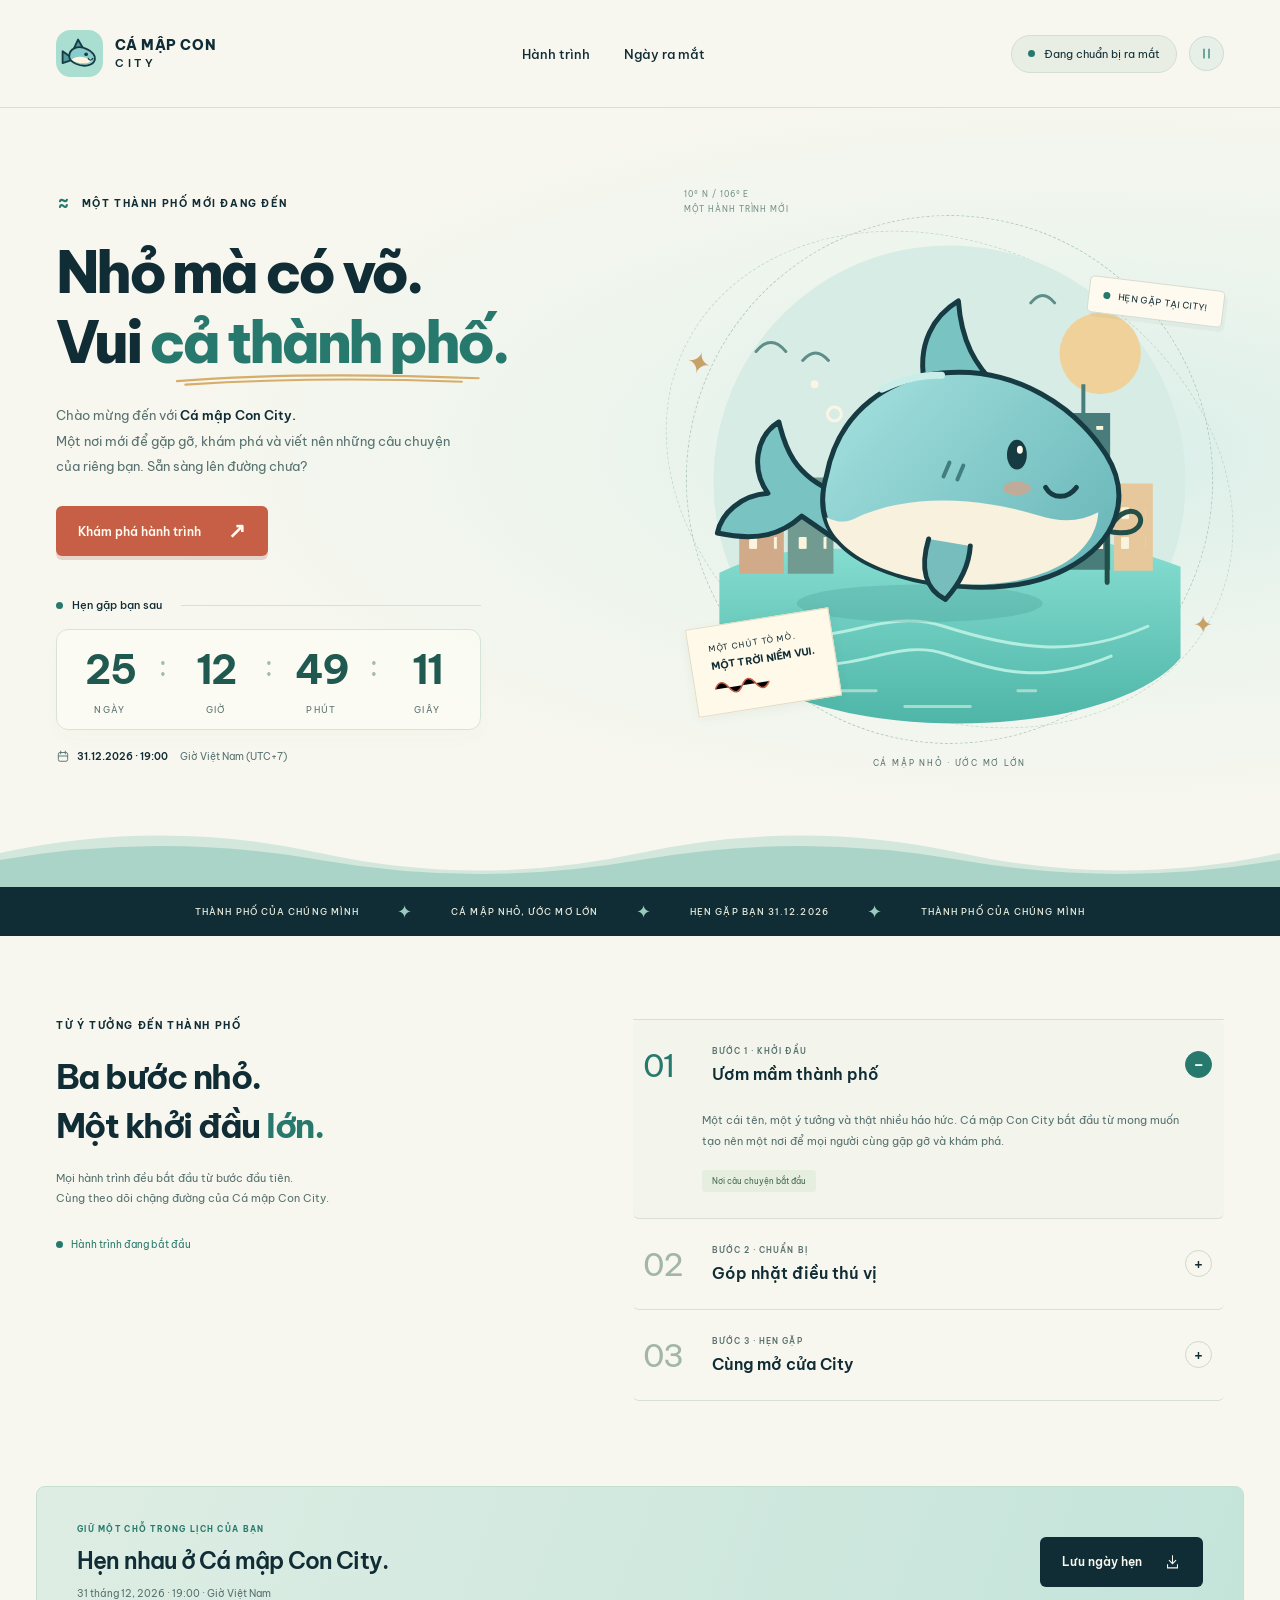
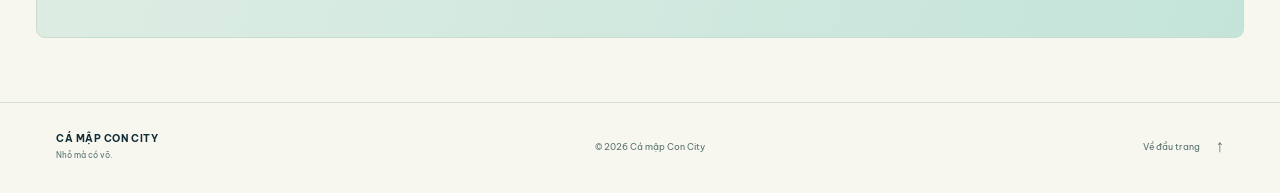
==== commit 3a52a410: "Build web project "Cá mập Con City" with a 2-month timeline (6acdd488169dbcf475bb5c75)" ====
--- a/index.html
+++ b/index.html
@@ -1,347 +1,141 @@
-<!DOCTYPE html>
+<!doctype html>
 <html lang="vi">
-<head>
-<meta charset="UTF-8">
-<meta name="viewport" content="width=device-width, initial-scale=1.0">
-<title>ICELAND CITY — Máy chủ Roleplay GTA V trên băng vĩnh cửu</title>
-<meta name="description" content="ICELAND CITY là máy chủ FiveM roleplay lấy cảm hứng từ GTA V, dựng trên một thành phố băng giá nơi luật pháp mỏng như đá tan.">
-<link rel="icon" type="image/png" href="assets/logo.png">
-<link rel="preconnect" href="https://fonts.googleapis.com">
-<link rel="preconnect" href="https://fonts.gstatic.com" crossorigin>
-<link href="https://fonts.googleapis.com/css2?family=Fredoka:wght@500;600;700&family=Plus+Jakarta+Sans:ital,wght@0,400;0,500;0,600;0,700;1,500&display=swap" rel="stylesheet">
-<link rel="stylesheet" href="css/style.css">
-</head>
-<body>
+  <head>
+    <meta charset="UTF-8">
+    <meta name="viewport" content="width=device-width, initial-scale=1">
+    <meta name="theme-color" content="#102c35">
+    <meta name="description" content="Cá mập Con City — một thành phố mới, một hành trình mới. Cùng đếm ngược đến 19:00 ngày 31/12/2026, giờ Việt Nam.">
+    <title>Cá mập Con City — Hẹn gặp bạn ngày ra mắt</title>
+    <link rel="icon" href="assets/shark.svg" type="image/svg+xml">
+    <link rel="preconnect" href="https://fonts.googleapis.com">
+    <link rel="preconnect" href="https://fonts.gstatic.com" crossorigin>
+    <link href="https://fonts.googleapis.com/css2?family=Be+Vietnam+Pro:wght@400;500;600;700;800;900&display=swap" rel="stylesheet">
+    <link rel="stylesheet" href="styles.css">
+    <script src="app.js" defer></script>
+  </head>
+  <body>
+    <header class="site-header">
+      <a class="brand" href="#" aria-label="Cá mập Con City — trang chủ">
+        <span class="brand-icon"><img src="assets/shark.svg" alt="" width="40" height="40"></span>
+        <span>CÁ MẬP CON<span class="brand-city">CITY</span></span>
+      </a>
+      <nav aria-label="Điều hướng chính">
+        <a href="#hanh-trinh">Hành trình</a>
+        <a href="#dem-nguoc">Ngày ra mắt</a>
+      </nav>
+      <div class="header-actions">
+        <span class="header-status"><span class="status-dot"></span> Đang chuẩn bị ra mắt</span>
+        <button class="motion-toggle" id="motion-toggle" type="button" aria-pressed="false" title="Tạm dừng hiệu ứng" hidden>
+          <svg class="pause-icon" viewBox="0 0 24 24" aria-hidden="true"><path d="M8 5v14M16 5v14"/></svg>
+          <svg class="play-icon" viewBox="0 0 24 24" aria-hidden="true"><path d="m8 5 11 7-11 7Z"/></svg>
+          <span class="sr-only" id="motion-label">Tạm dừng hiệu ứng</span>
+        </button>
+      </div>
+    </header>
 
-<div class="grain-overlay" aria-hidden="true"></div>
-<canvas id="snowfall" aria-hidden="true"></canvas>
-<div class="scroll-progress" id="scrollProgress" aria-hidden="true"></div>
-<div class="cursor-glow" id="cursorGlow" aria-hidden="true"></div>
-
-<header class="nav" id="nav">
-  <div class="nav__inner">
-    <a class="nav__brand" href="#top">
-      <img src="assets/logo.png" alt="ICELAND CITY" class="nav__logo">
-      <span class="nav__brand-text">ICELAND<span class="nav__brand-accent">CITY</span></span>
-    </a>
-    <nav class="nav__links" id="navLinks">
-      <a href="#story">Cốt truyện</a>
-      <a href="#features">Tính năng</a>
-      <a href="#gallery">Hình ảnh</a>
-      <a href="#rules">Quy định</a>
-      <a href="#connect">Kết nối</a>
-    </nav>
-    <a href="#connect" class="btn btn--ghost nav__cta">Vào thành phố</a>
-    <button class="nav__toggle" id="navToggle" aria-label="Mở menu" aria-expanded="false">
-      <span></span><span></span><span></span>
-    </button>
-  </div>
-</header>
-
-<main id="top">
-
-  <!-- HERO -->
-  <section class="hero" id="hero">
-    <div class="hero__glow" aria-hidden="true"></div>
-    <div class="hero__grid">
-      <div class="hero__copy" data-reveal>
-        <p class="hero__kicker">FiveM Roleplay · Bắc Đại Tây Dương · 62.6° Vĩ Bắc</p>
-        <h1 class="hero__title">
-          <span data-split>Băng chưa từng</span><br>
-          <span class="hero__title-accent text-shimmer">tan cho ai cả.</span>
-        </h1>
-        <p class="hero__lede">
-          Trên một hòn đảo băng ngoài khơi Los Santos, ICELAND CITY dựng nên một
-          đô thị song song — nơi băng đảng, cảnh sát và những kẻ mộng mơ cùng
-          tranh nhau từng centimet đất không đóng băng.
-        </p>
-        <div class="hero__actions">
-          <a href="#connect" class="btn btn--primary">Kết nối máy chủ</a>
-          <a href="#story" class="btn btn--outline">Đọc cốt truyện</a>
-        </div>
-        <div class="hero__stats">
-          <div class="stat">
-            <span class="stat__num" data-count="2847">0</span>
-            <span class="stat__label">công dân đã đăng ký</span>
-          </div>
-          <div class="stat">
-            <span class="stat__num" data-count="47">0</span>
-            <span class="stat__label">băng đảng hoạt động</span>
-          </div>
-          <div class="stat">
-            <span class="stat__num" data-count="128">0</span>
-            <span class="stat__label">nghề tùy chỉnh</span>
+    <main>
+      <section class="hero" aria-labelledby="hero-title">
+        <div class="hero-content">
+          <div class="eyebrow"><span class="tiny-wave">≈</span> MỘT THÀNH PHỐ MỚI ĐANG ĐẾN</div>
+          <h1 id="hero-title">Nhỏ mà có võ.<br>Vui <span class="title-accent">cả thành phố.<svg viewBox="0 0 440 20" aria-hidden="true"><path d="M4 13 Q180 -1 435 9 M16 18 Q210 6 411 14"/></svg></span></h1>
+          <p class="hero-description">Chào mừng đến với <strong>Cá mập Con City.</strong><br>Một nơi mới để gặp gỡ, khám phá và viết nên những câu chuyện của riêng bạn. Sẵn sàng lên đường chưa?</p>
+          <a class="button button-primary" href="#hanh-trinh">Khám phá hành trình <span aria-hidden="true">↗</span></a>
+          <div class="countdown-section" id="dem-nguoc">
+            <div class="countdown-heading"><span class="status-dot"></span><h2 id="countdown-title">Hẹn gặp bạn sau</h2><span class="countdown-line"></span></div>
+            <div class="countdown" role="timer" aria-label="Thời gian còn lại đến ngày ra mắt" aria-live="off">
+              <div class="time-block"><span id="days">--</span><span class="time-label">NGÀY</span></div>
+              <span class="time-divider" aria-hidden="true">:</span>
+              <div class="time-block"><span id="hours">--</span><span class="time-label">GIỜ</span></div>
+              <span class="time-divider" aria-hidden="true">:</span>
+              <div class="time-block"><span id="minutes">--</span><span class="time-label">PHÚT</span></div>
+              <span class="time-divider" aria-hidden="true">:</span>
+              <div class="time-block"><span id="seconds">--</span><span class="time-label">GIÂY</span></div>
+            </div>
+            <p class="launch-date"><svg viewBox="0 0 24 24" aria-hidden="true"><rect x="4" y="6" width="16" height="15" rx="3"/><path d="M8 3v6m8-6v6M4 12h16"/></svg><time datetime="2026-12-31T19:00:00+07:00">31.12.2026 · 19:00</time><span>Giờ Việt Nam (UTC+7)</span></p>
+            <noscript><p class="no-script">Bật JavaScript để xem đồng hồ đếm ngược trực tiếp. Ngày ra mắt: 31/12/2026 lúc 19:00, giờ Việt Nam.</p></noscript>
           </div>
         </div>
-      </div>
-      <div class="hero__art" data-reveal>
-        <div class="hero__mascot-tilt" id="mascotTilt">
-          <div class="hero__badge-ring">
-            <img src="assets/logo.png" alt="Gấu bắc cực đại diện ICELAND CITY" class="hero__mascot">
-          </div>
+
+        <div class="hero-art" aria-label="Minh họa cá mập con và thành phố bên biển" role="img">
+          <div class="sea-bubbles" aria-hidden="true"><span></span><span></span><span></span><span></span><span></span><span></span><span></span></div>
+          <div class="orbit orbit-one"></div><div class="orbit orbit-two"></div>
+          <span class="art-coordinate">10° N / 106° E<br>MỘT HÀNH TRÌNH MỚI</span>
+          <span class="floating-star star-one">✦</span><span class="floating-star star-two">✦</span>
+          <div class="art-label"><span class="status-dot"></span> HẸN GẶP TẠI CITY!</div>
+          <svg class="city-art" viewBox="0 0 620 620" fill="none" aria-hidden="true">
+            <defs>
+              <linearGradient id="ocean" x1="310" y1="380" x2="310" y2="610" gradientUnits="userSpaceOnUse"><stop stop-color="#84ddd0"/><stop offset="1" stop-color="#3da99b"/></linearGradient>
+              <linearGradient id="shark" x1="210" y1="190" x2="450" y2="410" gradientUnits="userSpaceOnUse"><stop stop-color="#a4e1df"/><stop offset="1" stop-color="#6ab7b9"/></linearGradient>
+              <pattern id="windows" width="25" height="30" patternUnits="userSpaceOnUse"><rect x="8" y="8" width="8" height="12" rx="1" fill="#faf4dd"/></pattern>
+            </defs>
+            <circle cx="310" cy="312" r="238" fill="#d6ece5"/>
+            <circle cx="462" cy="183" r="41" fill="#efd199"/>
+            <path d="M78 404c84-41 154-15 221-26 97-16 128-23 244 20v92c-73 88-380 91-465-8z" fill="url(#ocean)"/>
+            <path d="M107 458c83 32 128-22 197 0s132 33 206 0M135 486c72 31 114-19 171 0s99 30 167 2" stroke="#b4eee0" stroke-width="3" stroke-linecap="round"/>
+            <path d="M362 284h56v117h-56z" fill="#deaa77"/><path d="M369 294h42v97h-42z" fill="url(#windows)"/>
+            <path d="M418 243h54v158h-54z" fill="#487d7b"/><path d="M425 256h40v133h-40z" fill="url(#windows)"/><path d="M445 214v29" stroke="#487d7b" stroke-width="4"/>
+            <path d="M476 314h39v88h-39z" fill="#e7c89c"/><path d="M483 323h25v67h-25z" fill="url(#windows)"/>
+            <path d="M98 346h45v59H98z" fill="#d1ab89"/><path d="M105 353h31v43h-31z" fill="url(#windows)"/>
+            <path d="M147 308h46v97h-46z" fill="#719a91"/><path d="M154 319h32v76h-32z" fill="url(#windows)"/>
+            <path d="M469 414v-63m0 9c-23-30-43-7-31 5 13 7 31-5 31-5zm1 2c17-34 41-17 30-4-9 10-30 4-30 4z" stroke="#244f49" stroke-width="5" stroke-linecap="round"/>
+            <ellipse cx="280" cy="435" rx="124" ry="19" fill="#286c69" opacity=".17"/>
+            <g class="swimming-shark">
+            <path d="M195 323c-42-17-51-46-57-71-24 15-28 48-11 72-27 2-47 20-51 40 42 9 65 1 85-17l45 31" fill="#79c3c3" stroke="#173b43" stroke-width="5" stroke-linejoin="round"/>
+            <path d="M286 218c-11-46 10-74 33-88 3 41 17 65 39 86" fill="#79c3c3" stroke="#173b43" stroke-width="5" stroke-linejoin="round"/>
+            <path d="M186 306c12-63 62-104 134-104 56 0 114 30 148 83 26 42 12 88-40 115-52 28-137 22-193-2-45-20-61-51-49-92z" fill="url(#shark)" stroke="#173b43" stroke-width="5"/>
+            <path d="M213 350c54-26 124-23 186-4 26 8 43 6 61-3-1 23-17 43-41 55-54 28-137 20-183-1-29-13-47-32-50-49 10 5 18 6 27 2z" fill="#f8f1de"/>
+            <path d="M289 370c-9 30-3 51 17 61 17-19 24-37 25-54" fill="#77bdbd" stroke="#173b43" stroke-width="5" stroke-linecap="round" stroke-linejoin="round"/>
+            <ellipse cx="378" cy="285" rx="10" ry="15" fill="#173b43"/><ellipse cx="381" cy="280" rx="3" ry="4" fill="#fff8e9"/>
+            <path d="M407 318c7 12 22 12 31 0" stroke="#173b43" stroke-width="5" stroke-linecap="round"/>
+            <path d="M324 296l-6 14m-8-17-6 14" stroke="#427d82" stroke-width="4" stroke-linecap="round"/>
+            <ellipse cx="378" cy="319" rx="14" ry="7" fill="#db9f86" opacity=".7"/>
+            <path d="M242 219c21-10 43-15 60-14" stroke="#c9eeea" stroke-width="7" stroke-linecap="round"/>
+            </g>
+            <path d="M115 181c10-12 20-12 30 0m17 9c9-10 17-10 26 0M392 132c8-10 16-10 24 0" stroke="#5e8e87" stroke-width="3" stroke-linecap="round"/>
+            <circle cx="194" cy="244" r="7" stroke="#faf5e5" stroke-width="3"/><circle cx="174" cy="214" r="4" fill="#faf5e5"/>
+            <path d="M198 523h38m143 0h18m-132 16h66" stroke="#a9dbcd" stroke-width="3" stroke-linecap="round"/>
+          </svg>
+          <div class="postcard-stamp"><span>MỘT CHÚT TÒ MÒ.</span><strong>MỘT TRỜI NIỀM VUI.</strong><svg viewBox="0 0 70 18" aria-hidden="true"><path d="M1 9q8-14 17 0t17 0t17 0t17 0"/></svg></div>
+          <span class="art-caption">CÁ MẬP NHỎ · ƯỚC MƠ LỚN</span>
         </div>
-        <svg class="hero__shard hero__shard--a" viewBox="0 0 120 160" aria-hidden="true"><polygon points="60,0 120,50 90,160 20,140 0,40"/></svg>
-        <svg class="hero__shard hero__shard--b" viewBox="0 0 120 160" aria-hidden="true"><polygon points="60,0 120,50 90,160 20,140 0,40"/></svg>
-      </div>
-    </div>
+        <div class="sea-waves" aria-hidden="true">
+          <svg class="wave-back" viewBox="0 0 2400 100" preserveAspectRatio="none"><path d="M0 50Q150 0 300 50T600 50T900 50T1200 50T1500 50T1800 50T2100 50T2400 50V100H0Z"/></svg>
+          <svg class="wave-front" viewBox="0 0 2400 100" preserveAspectRatio="none"><path d="M0 60Q150 20 300 60T600 60T900 60T1200 60T1500 60T1800 60T2100 60T2400 60V100H0Z"/></svg>
+        </div>
+      </section>
 
-    <div class="ticker" aria-label="Bản tin thành phố">
-      <div class="ticker__track">
-        <span>BĂNG TAN CHẬM: giá xăng ở Cảng Frost Bay tăng 12% sau vụ nổ nhà máy lọc dầu</span>
-        <span>TRUY NÃ: băng đảng Northern Wolves đột nhập kho bạc Ice Vault lúc 3 giờ sáng</span>
-        <span>ĐUA XE: giải Frozen Grand Prix trên hồ đóng băng diễn ra thứ Bảy tuần này</span>
-        <span>THỊ TRƯỜNG: căn hộ khu Glacier Row cháy hàng chỉ trong 6 giờ mở bán</span>
-        <span>CẢNH BÁO: sương mù băng dày đặc làm giảm tầm nhìn trên cao tốc Nr.1</span>
-        <span>BĂNG TAN CHẬM: giá xăng ở Cảng Frost Bay tăng 12% sau vụ nổ nhà máy lọc dầu</span>
-        <span>TRUY NÃ: băng đảng Northern Wolves đột nhập kho bạc Ice Vault lúc 3 giờ sáng</span>
-        <span>ĐUA XE: giải Frozen Grand Prix trên hồ đóng băng diễn ra thứ Bảy tuần này</span>
-        <span>THỊ TRƯỜNG: căn hộ khu Glacier Row cháy hàng chỉ trong 6 giờ mở bán</span>
-        <span>CẢNH BÁO: sương mù băng dày đặc làm giảm tầm nhìn trên cao tốc Nr.1</span>
-      </div>
-    </div>
-  </section>
+      <div class="ticker" aria-hidden="true"><span>THÀNH PHỐ CỦA CHÚNG MÌNH</span><span>✦</span><span>CÁ MẬP NHỎ, ƯỚC MƠ LỚN</span><span>✦</span><span>HẸN GẶP BẠN 31.12.2026</span><span>✦</span><span>THÀNH PHỐ CỦA CHÚNG MÌNH</span></div>
 
-  <!-- STORY -->
-  <section class="story" id="story">
-    <div class="story__inner">
-      <div class="story__art" data-reveal>
-        <svg viewBox="0 0 400 460" class="story__skyline" aria-hidden="true">
-          <defs>
-            <linearGradient id="skySunset" x1="0" y1="0" x2="0" y2="1">
-              <stop offset="0%" stop-color="#0b1622"/>
-              <stop offset="60%" stop-color="#122335"/>
-              <stop offset="100%" stop-color="#1a3245"/>
-            </linearGradient>
-          </defs>
-          <rect width="400" height="460" fill="url(#skySunset)"/>
-          <g fill="#0f1e2c">
-            <rect x="10" y="220" width="46" height="240"/>
-            <rect x="64" y="160" width="34" height="300"/>
-            <rect x="106" y="260" width="60" height="200"/>
-            <rect x="176" y="120" width="40" height="340"/>
-            <rect x="224" y="200" width="50" height="260"/>
-            <rect x="282" y="180" width="30" height="280"/>
-            <rect x="320" y="240" width="66" height="220"/>
-          </g>
-          <g class="story__windows" fill="#ffc98a" opacity="0.85">
-            <rect x="20" y="240" width="6" height="6"/><rect x="34" y="260" width="6" height="6"/>
-            <rect x="70" y="180" width="6" height="6"/><rect x="82" y="210" width="6" height="6"/>
-            <rect x="184" y="150" width="6" height="6"/><rect x="196" y="190" width="6" height="6"/>
-            <rect x="230" y="230" width="6" height="6"/><rect x="250" y="260" width="6" height="6"/>
-            <rect x="330" y="270" width="6" height="6"/><rect x="350" y="300" width="6" height="6"/>
-          </g>
-          <path d="M0 460 Q80 420 180 445 T400 430 L400 460 Z" fill="#5fd4f0" opacity="0.18"/>
-        </svg>
-        <div class="story__caption">Đường chân trời Glacier Row, nhìn từ cầu Nyrsta lúc hoàng hôn</div>
-      </div>
-      <div class="story__copy" data-reveal>
-        <p class="section-kicker">Cốt truyện</p>
-        <h2 class="section-title" data-split>Một thành phố mọc lên<br>từ băng vĩnh cửu</h2>
-        <p>
-          Năm 1987, một tập đoàn khai khoáng phát hiện mạch khoáng sản hiếm dưới lớp
-          băng ngoài khơi Los Santos. Thứ họ dựng lên không phải mỏ, mà là một thành
-          phố — <strong>ICELAND CITY</strong> — nửa cảng công nghiệp, nửa sòng bạc,
-          nối với đất liền bằng một cây cầu duy nhất hay đóng băng vào mùa đông.
-        </p>
-        <p>
-          Ba mươi bảy năm sau, tập đoàn đã rút lui nhưng thành phố vẫn ở đó, tự vận
-          hành theo luật riêng của nó. Cảnh sát tuần tra bằng xe trượt tuyết bọc thép.
-          Băng đảng buôn lậu qua các đường hầm dưới lớp băng. Và giữa tất cả, những
-          công dân bình thường vẫn cố sống một cuộc đời không quá lạnh lẽo.
-        </p>
-        <p>Đây là nơi câu chuyện của bạn bắt đầu — không phải với một vai diễn có sẵn, mà với một chỗ trống bạn tự lấp đầy.</p>
-      </div>
-    </div>
-  </section>
+      <section class="journey" id="hanh-trinh" aria-labelledby="journey-title">
+        <div class="journey-intro" data-reveal>
+          <span class="eyebrow">TỪ Ý TƯỞNG ĐẾN THÀNH PHỐ</span>
+          <h2 id="journey-title">Ba bước nhỏ.<br>Một khởi đầu <em>lớn.</em></h2>
+          <p>Mọi hành trình đều bắt đầu từ bước đầu tiên.<br>Cùng theo dõi chặng đường của Cá mập Con City.</p>
+          <span class="journey-note"><span class="status-dot"></span> Hành trình đang bắt đầu</span>
+        </div>
+        <div class="steps">
+          <article class="step is-open" data-reveal>
+            <h3><button class="step-toggle" id="step-one" aria-expanded="true" aria-controls="detail-one"><span class="step-number">01</span><span class="step-heading"><span class="step-kicker">BƯỚC 1 · KHỞI ĐẦU</span><span>Ươm mầm thành phố</span></span><span class="step-symbol" aria-hidden="true">−</span></button></h3>
+            <div class="step-detail" id="detail-one" role="region" aria-labelledby="step-one"><p>Một cái tên, một ý tưởng và thật nhiều háo hức. Cá mập Con City bắt đầu từ mong muốn tạo nên một nơi để mọi người cùng gặp gỡ và khám phá.</p><span class="step-tag">Nơi câu chuyện bắt đầu</span></div>
+          </article>
+          <article class="step" data-reveal>
+            <h3><button class="step-toggle" id="step-two" aria-expanded="false" aria-controls="detail-two"><span class="step-number">02</span><span class="step-heading"><span class="step-kicker">BƯỚC 2 · CHUẨN BỊ</span><span>Góp nhặt điều thú vị</span></span><span class="step-symbol" aria-hidden="true">+</span></button></h3>
+            <div class="step-detail" id="detail-two" role="region" aria-labelledby="step-two" hidden><p>Từng góc nhỏ của thành phố được chuẩn bị cho ngày gặp bạn. Đây là chặng đường hoàn thiện ý tưởng, chăm chút trải nghiệm và sẵn sàng cho một khởi đầu mới.</p><span class="step-tag">Chăm chút từng chi tiết</span></div>
+          </article>
+          <article class="step" data-reveal>
+            <h3><button class="step-toggle" id="step-three" aria-expanded="false" aria-controls="detail-three"><span class="step-number">03</span><span class="step-heading"><span class="step-kicker">BƯỚC 3 · HẸN GẶP</span><span>Cùng mở cửa City</span></span><span class="step-symbol" aria-hidden="true">+</span></button></h3>
+            <div class="step-detail" id="detail-three" role="region" aria-labelledby="step-three" hidden><p>Hẹn bạn lúc 19:00 ngày 31/12/2026, giờ Việt Nam. Quay lại trang này để cùng chào đón cột mốc ra mắt của Cá mập Con City và bắt đầu câu chuyện của chúng mình.</p><span class="step-tag">31.12.2026 · 19:00 · UTC+7</span></div>
+          </article>
+        </div>
+      </section>
 
-  <!-- FEATURES -->
-  <section class="features" id="features">
-    <div class="features__head" data-reveal>
-      <p class="section-kicker">Vận hành thành phố</p>
-      <h2 class="section-title" data-split>Mọi lớp băng đều che một hệ thống</h2>
-    </div>
-    <div class="bento" data-reveal>
-      <article class="bento__card bento__card--lg">
-        <div class="bento__icon" aria-hidden="true">
-          <svg viewBox="0 0 48 48"><path d="M24 4 4 14v20l20 10 20-10V14L24 4Zm0 6.5L37 17l-13 6.5L11 17l13-6.5ZM8 20.9l14 7v13.6l-14-7V20.9Zm32 0v13.6l-14 7V27.9l14-7Z"/></svg>
-        </div>
-        <h3>Kinh tế không bù đắp ảo</h3>
-        <p>Không có tiền rơi từ trời. Mọi đồng bạn kiếm được đi qua chuỗi cung ứng thật: khai thác, chế biến, buôn bán, thuế — do chính người chơi vận hành và có thể sụp đổ nếu quản lý tệ.</p>
-        <ul class="bento__list">
-          <li>Chuỗi sản xuất liên nghề (khai khoáng → chế biến → bán lẻ)</li>
-          <li>Thị trường chứng khoán mini phản ứng theo sự kiện thành phố</li>
-          <li>Thuế bất động sản tính theo khu vực, không đồng loạt</li>
-        </ul>
-      </article>
+      <section class="invitation" aria-labelledby="invitation-title" data-reveal>
+        <div><span class="eyebrow">GIỮ MỘT CHỖ TRONG LỊCH CỦA BẠN</span><h2 id="invitation-title">Hẹn nhau ở Cá mập Con City.</h2><p>31 tháng 12, 2026 · 19:00 · Giờ Việt Nam</p></div>
+        <button class="button button-dark" id="calendar-button" type="button">Lưu ngày hẹn <svg viewBox="0 0 24 24" aria-hidden="true"><path d="M12 3v12m-5-5 5 5 5-5M5 16v5h14v-5"/></svg></button>
+        <p class="calendar-feedback" id="calendar-feedback" role="status"></p>
+      </section>
+    </main>
 
-      <article class="bento__card">
-        <div class="bento__icon" aria-hidden="true">
-          <svg viewBox="0 0 48 48"><path d="M6 30h4l3-9h22l3 9h4v6H6v-6Zm7-13 2-6h18l2 6H13Zm-3 21a3 3 0 1 0 0-6 3 3 0 0 0 0 6Zm28 0a3 3 0 1 0 0-6 3 3 0 0 0 0 6Z"/></svg>
-        </div>
-        <h3>128 nghề tùy chỉnh</h3>
-        <p>Từ thợ lặn phá băng, phi công cứu hộ, đến chủ sòng bạc ngầm — mỗi nghề có chuỗi thăng cấp riêng, không phải bản sao dán nhãn khác nhau.</p>
-      </article>
-
-      <article class="bento__card">
-        <div class="bento__icon" aria-hidden="true">
-          <svg viewBox="0 0 48 48"><path d="M24 4C13 4 6 12 6 24s7 20 18 20 18-8 18-20S35 4 24 4Zm0 6c2.8 0 5 5.4 5 12s-2.2 12-5 12-5-5.4-5-12 2.2-12 5-12Z"/></svg>
-        </div>
-        <h3>Xe độ riêng cho khí hậu băng</h3>
-        <p>Gầm cao, xích bánh, lò sưởi cabin nâng cấp — hơn 60 mẫu xe được chỉnh sửa vật lý để chạy được trên tuyết và băng trơn.</p>
-      </article>
-
-      <article class="bento__card">
-        <div class="bento__icon" aria-hidden="true">
-          <svg viewBox="0 0 48 48"><path d="M24 4 8 11v13c0 12 7 19 16 20 9-1 16-8 16-20V11L24 4Zm-3 25-7-7 3-3 4 4 10-10 3 3-13 13Z"/></svg>
-        </div>
-        <h3>Anti-cheat tự viết</h3>
-        <p>Không dùng bản chống hack đóng gói sẵn. Hệ thống được viết riêng, cập nhật theo từng vụ gian lận thực tế bị phát hiện trên máy chủ.</p>
-      </article>
-
-      <article class="bento__card bento__card--wide">
-        <div class="bento__icon" aria-hidden="true">
-          <svg viewBox="0 0 48 48"><path d="M10 40V18l14-10 14 10v22h-9V28h-10v12h-9Z"/></svg>
-        </div>
-        <h3>Nhà & bất động sản có thật</h3>
-        <p>Nội thất kéo-thả, cửa sổ nhìn ra vịnh băng thật, và giá nhà dao động theo cung-cầu từng khu — kể cả khi bạn đang ngủ.</p>
-      </article>
-
-      <article class="bento__card">
-        <div class="bento__icon" aria-hidden="true">
-          <svg viewBox="0 0 48 48"><path d="M24 2 4 24l20 22 20-22L24 2Zm0 8 12 14-12 14-12-14 12-14Z"/></svg>
-        </div>
-        <h3>Sự kiện theo mùa</h3>
-        <p>Đua xe trên hồ đóng băng, đấu giá hàng lậu ban đêm, bão tuyết bất ngờ khiến cả thành phố mất điện — lịch trình đổi mỗi tuần.</p>
-      </article>
-    </div>
-  </section>
-
-  <!-- GALLERY -->
-  <section class="gallery" id="gallery">
-    <div class="gallery__head" data-reveal>
-      <p class="section-kicker">Góc thành phố</p>
-      <h2 class="section-title" data-split>Vài lát cắt của ICELAND CITY</h2>
-    </div>
-    <div class="gallery__track" id="galleryTrack" data-reveal>
-
-      <figure class="gcard">
-        <svg viewBox="0 0 320 220" class="gcard__art"><defs><linearGradient id="g1" x1="0" y1="0" x2="0" y2="1"><stop offset="0%" stop-color="#0b1622"/><stop offset="100%" stop-color="#1c3a52"/></linearGradient></defs>
-          <rect width="320" height="220" fill="url(#g1)"/>
-          <g fill="#0f1e2c"><rect x="20" y="120" width="30" height="100"/><rect x="60" y="90" width="24" height="130"/><rect x="94" y="140" width="40" height="80"/><rect x="150" y="60" width="26" height="160"/><rect x="190" y="110" width="34" height="110"/><rect x="240" y="80" width="22" height="140"/></g>
-          <g fill="#ffc98a" opacity="0.8"><rect x="28" y="140" width="4" height="4"/><rect x="66" y="110" width="4" height="4"/><rect x="102" y="160" width="4" height="4"/><rect x="158" y="90" width="4" height="4"/><rect x="198" y="140" width="4" height="4"/></g>
-          <path d="M0 220 Q120 190 320 205 V220 Z" fill="#5fd4f0" opacity="0.25"/>
-        </svg>
-        <figcaption><span>Cảng Frost Bay</span><small>Khu công nghiệp lạnh, ca đêm</small></figcaption>
-      </figure>
-
-      <figure class="gcard">
-        <svg viewBox="0 0 320 220" class="gcard__art"><defs><linearGradient id="g2" x1="0" y1="0" x2="1" y2="1"><stop offset="0%" stop-color="#122335"/><stop offset="100%" stop-color="#0b1622"/></linearGradient></defs>
-          <rect width="320" height="220" fill="url(#g2)"/>
-          <circle cx="250" cy="60" r="26" fill="#ffe3ba" opacity="0.85"/>
-          <path d="M0 150 L60 120 L110 160 L170 110 L230 150 L320 130 L320 220 L0 220 Z" fill="#e8f6ff" opacity="0.92"/>
-          <path d="M0 170 L70 145 L130 175 L190 135 L260 165 L320 150 L320 220 L0 220 Z" fill="#cfe9f9"/>
-        </svg>
-        <figcaption><span>Hồ Nyrsta đóng băng</span><small>Đường đua Frozen Grand Prix</small></figcaption>
-      </figure>
-
-      <figure class="gcard">
-        <svg viewBox="0 0 320 220" class="gcard__art"><defs><linearGradient id="g3" x1="0" y1="0" x2="0" y2="1"><stop offset="0%" stop-color="#1a3245"/><stop offset="100%" stop-color="#0b1622"/></linearGradient></defs>
-          <rect width="320" height="220" fill="url(#g3)"/>
-          <rect x="0" y="150" width="320" height="6" fill="#39536b"/>
-          <g fill="#ff9a3c"><circle cx="60" cy="130" r="3"/><circle cx="140" cy="130" r="3"/><circle cx="220" cy="130" r="3"/><circle cx="280" cy="130" r="3"/></g>
-          <g fill="#0f1e2c"><rect x="30" y="100" width="60" height="30" rx="4"/><rect x="180" y="95" width="70" height="35" rx="4"/></g>
-        </svg>
-        <figcaption><span>Đại lộ Glacier Row</span><small>Khu căn hộ giá cao nhất thành phố</small></figcaption>
-      </figure>
-
-      <figure class="gcard">
-        <svg viewBox="0 0 320 220" class="gcard__art"><defs><radialGradient id="g4" cx="50%" cy="30%" r="70%"><stop offset="0%" stop-color="#2a4a63"/><stop offset="100%" stop-color="#0b1622"/></radialGradient></defs>
-          <rect width="320" height="220" fill="url(#g4)"/>
-          <g stroke="#8fd3ee" stroke-width="1.4" opacity="0.55" fill="none"><path d="M0 40 L320 60"/><path d="M0 80 L320 95"/><path d="M0 130 L320 120"/></g>
-          <polygon points="160,60 200,140 120,140" fill="#12293c"/>
-        </svg>
-        <figcaption><span>Đỉnh Kaldur</span><small>Tuyết lở giả lập theo thời tiết</small></figcaption>
-      </figure>
-
-    </div>
-  </section>
-
-  <!-- RULES -->
-  <section class="rules" id="rules">
-    <div class="rules__inner">
-      <div class="rules__copy" data-reveal>
-        <p class="section-kicker">Trước khi bước qua cầu</p>
-        <h2 class="section-title" data-split>Ba nguyên tắc không thương lượng</h2>
-        <p>Danh sách quy định đầy đủ nằm trong Discord, nhưng ba điều này là nền tảng của mọi thứ khác:</p>
-      </div>
-      <ol class="rules__list" data-reveal>
-        <li>
-          <span class="rules__num">01</span>
-          <div><h3>Nhập vai trên hết</h3><p>Mọi hành động cần có lý do trong câu chuyện. Metagame và powergame bị xử lý ngay, không cảnh cáo lại lần hai.</p></div>
-        </li>
-        <li>
-          <span class="rules__num">02</span>
-          <div><h3>Thua cũng phải diễn cho tới</h3><p>Fail RP — bỏ súng chạy vô lý, hồi máu tức thì để né bắt — làm hỏng trải nghiệm của người khác nhiều hơn bạn nghĩ.</p></div>
-        </li>
-        <li>
-          <span class="rules__num">03</span>
-          <div><h3>Ngoài đời thật, tôn trọng là mặc định</h3><p>Ngoài khung nhập vai, không phân biệt, không quấy rối. Băng có thể lạnh, cộng đồng không cần vậy.</p></div>
-        </li>
-      </ol>
-    </div>
-  </section>
-
-  <!-- CONNECT -->
-  <section class="connect" id="connect">
-    <div class="connect__inner" data-reveal>
-      <p class="section-kicker">Sẵn sàng chưa?</p>
-      <h2 class="section-title">Cầu <span class="text-shimmer">Nyrsta</span> đang mở</h2>
-      <p class="connect__lede">Dán lệnh kết nối vào FiveM, chọn một lý do để đến ICELAND CITY, và đừng quên mang áo ấm.</p>
-
-      <div class="connect__box">
-        <code id="connectString">connect play.icelandcity.example</code>
-        <button class="btn btn--primary" id="copyBtn" type="button">Sao chép</button>
-      </div>
-      <p class="connect__hint">IP hiển thị là giữ chỗ — cập nhật IP chính thức tại kênh #server-info trên Discord trước khi mở cửa công khai.</p>
-
-      <div class="connect__discord">
-        <a href="#" class="btn btn--outline connect__discord-link">
-          <svg viewBox="0 0 24 24" width="20" height="20" aria-hidden="true"><path d="M20.3 5.4A18 18 0 0 0 15.7 4l-.3.6a13 13 0 0 1 3.9 1.5 15 15 0 0 0-13 0A13 13 0 0 1 10.2 4.6L9.9 4a18 18 0 0 0-4.6 1.4C3 8.7 2.3 12 2.6 15.2a17 17 0 0 0 5 2.6l.7-1.1a11 11 0 0 1-1.8-.9l.4-.3a13 13 0 0 0 10.2 0l.4.3a11 11 0 0 1-1.8.9l.7 1.1a17 17 0 0 0 5-2.6c.4-3.6-.6-6.9-2.1-9.8ZM9.3 13.6c-.8 0-1.4-.7-1.4-1.6s.6-1.6 1.4-1.6 1.4.7 1.4 1.6-.6 1.6-1.4 1.6Zm5.4 0c-.8 0-1.4-.7-1.4-1.6s.6-1.6 1.4-1.6 1.4.7 1.4 1.6-.6 1.6-1.4 1.6Z"/></svg>
-          Tham gia Discord cộng đồng
-        </a>
-      </div>
-    </div>
-  </section>
-
-</main>
-
-<footer class="footer">
-  <div class="footer__inner">
-    <div class="footer__brand">
-      <img src="assets/logo.png" alt="ICELAND CITY" class="footer__logo">
-      <p>ICELAND CITY là máy chủ roleplay do người chơi tự vận hành, không thu phí ẩn cho lợi thế cạnh tranh.</p>
-    </div>
-    <div class="footer__cols">
-      <div>
-        <h4>Thành phố</h4>
-        <a href="#story">Cốt truyện</a>
-        <a href="#features">Tính năng</a>
-        <a href="#rules">Quy định</a>
-      </div>
-      <div>
-        <h4>Kết nối</h4>
-        <a href="#connect">Vào máy chủ</a>
-        <a href="#">Discord</a>
-        <a href="#">Kênh phát trực tiếp</a>
-      </div>
-    </div>
-  </div>
-  <div class="footer__legal">
-    <p>ICELAND CITY là dự án cộng đồng phi lợi nhuận, không liên kết hay được xác nhận bởi Rockstar Games hay Take-Two Interactive. Grand Theft Auto V và FiveM là thương hiệu của các đơn vị sở hữu tương ứng.</p>
-    <p>© 2026 ICELAND CITY. Được dựng thủ công trên nền băng ảo.</p>
-  </div>
-</footer>
-
-<script src="js/main.js"></script>
-</body>
+    <footer><a class="footer-brand" href="#">CÁ MẬP CON CITY<span>Nhỏ mà có võ.</span></a><p>© 2026 Cá mập Con City</p><a href="#" class="back-top">Về đầu trang <span aria-hidden="true">↑</span></a></footer>
+  </body>
 </html>
--- a/styles.css
+++ b/styles.css
@@ -0,0 +1,131 @@
+:root{--ink:#102c35;--muted:#56716f;--paper:#f8f7ef;--mint:#dfeee6;--teal:#28796d;--coral:#c75f47;--line:#d8dfd6;--font:'Be Vietnam Pro',Verdana,sans-serif}
+*{box-sizing:border-box}html{scroll-behavior:smooth;scroll-padding-top:32px}body{margin:0;background:var(--paper);color:var(--ink);font-family:var(--font);-webkit-font-smoothing:antialiased}a{color:inherit;text-decoration:none}button{font:inherit}button,a{-webkit-tap-highlight-color:transparent}button:focus-visible,a:focus-visible{outline:3px solid var(--coral);outline-offset:6px}button{cursor:pointer}svg{display:block}::selection{background:#b9dacb} .site-header{max-width:1320px;margin:auto;min-height:108px;padding:24px 56px;display:flex;align-items:center;justify-content:space-between;gap:25px;border-bottom:1px solid var(--line)}.brand{display:flex;align-items:center;gap:12px;font-size:14px;font-weight:800;letter-spacing:.045em;line-height:1.45}.brand-icon{display:flex}.brand-icon img{width:47px;height:47px}.brand-city{display:block;font-size:11px;letter-spacing:.32em;font-weight:600}.site-header nav{display:flex;gap:34px;font-size:13px;font-weight:500}.site-header nav a{transition:color .2s}.site-header nav a:hover{color:var(--coral)}.header-status{display:flex;align-items:center;gap:9px;font-size:11px;background:#e8eee3;border:1px solid #d5dfce;border-radius:30px;padding:11px 16px}.status-dot{width:7px;height:7px;display:inline-block;flex-shrink:0;background:var(--teal);border-radius:50%}.hero{max-width:1320px;margin:auto;padding:64px 56px 62px;display:grid;grid-template-columns:1.08fr 1fr;gap:26px;align-items:center;overflow:hidden}.eyebrow{font-size:10px;font-weight:700;letter-spacing:.16em;display:flex;gap:9px;align-items:center}.tiny-wave{font-size:25px;line-height:15px;color:var(--teal)}h1{font-size:clamp(38px,4.5vw,60px);font-weight:800;line-height:1.22;letter-spacing:-.065em;margin:26px 0 26px}.title-accent{display:inline-block;color:var(--teal);position:relative;white-space:nowrap}.title-accent svg{width:100%;height:14px;position:absolute;bottom:-9px;stroke:#d6ad69;stroke-width:3;stroke-linecap:round;fill:none}.hero-description{color:var(--muted);font-size:13px;line-height:1.95;max-width:420px;margin:0 0 27px}.hero-description strong{color:var(--ink);font-weight:600}.button{display:inline-flex;align-items:center;justify-content:center;gap:27px;min-height:50px;padding:15px 22px;border:0;border-radius:6px;font-size:12px;font-weight:600;transition:transform .2s,background .2s}.button:hover{transform:translateY(-3px)}.button:active{transform:translateY(0)}.button-primary{background:var(--coral);color:#fff9ef;box-shadow:0 4px 0 #a34a3833}.button-primary:hover{background:#ae4d38}.button-primary span{font-size:21px;line-height:18px}.countdown-section{margin-top:42px;max-width:425px}.countdown-heading{display:flex;align-items:center;gap:9px}.countdown-heading h2{font-size:11px;font-weight:500;margin:0}.countdown-line{height:1px;background:var(--line);flex:1;margin-left:10px}.countdown{display:grid;grid-template-columns:1fr 10px 1fr 10px 1fr 10px 1fr;align-items:start;margin-top:17px}.time-block{display:flex;flex-direction:column;gap:8px;text-align:center}.time-block>span:first-child{font-size:40px;font-weight:700;line-height:1.3;letter-spacing:-.05em;font-variant-numeric:tabular-nums}.time-label{color:var(--muted);font-size:9px;letter-spacing:.14em}.time-divider{font-size:27px;font-weight:400;color:#a5b9ae;line-height:1.7;text-align:center}.launch-date{display:flex;flex-wrap:wrap;align-items:center;gap:7px;margin:19px 0 0;font-size:10px;color:var(--muted)}.launch-date svg{width:14px;height:14px;stroke:currentColor;stroke-width:1.6;fill:none}.launch-date time{font-weight:600;color:var(--ink)}.launch-date>span{margin-left:5px}.no-script{font-size:12px;line-height:1.8}.hero-art{position:relative;min-width:0;isolation:isolate;aspect-ratio:1/1.08;display:flex;align-items:center}.city-art{width:112%;max-width:none;flex-shrink:0;margin-left:-6%;position:relative;z-index:1;animation:float-in 1s ease-out both}.orbit{position:absolute;border:1px dashed #b5cdc0;border-radius:50%;width:96%;height:86%;top:7%;left:2%;transform:rotate(-18deg)}.orbit-two{width:108%;height:76%;top:12%;left:-4%;transform:rotate(28deg);opacity:.65}.art-coordinate{position:absolute;left:9px;top:15px;font-size:8px;letter-spacing:.12em;line-height:1.9;color:#739087}.floating-star{position:absolute;font-size:30px;color:#c7a268;z-index:2}.star-one{top:28%;left:2%;transform:rotate(15deg)}.star-two{right:2%;bottom:24%;font-size:24px}.art-label{position:absolute;z-index:2;right:0;top:18%;background:#fefaf0;border:1px solid #d4ddd0;border-radius:5px;padding:12px 14px;display:flex;align-items:center;gap:8px;font-size:9px;letter-spacing:.05em;transform:rotate(7deg);box-shadow:3px 4px 0 #102c3508}.postcard-stamp{position:absolute;z-index:2;left:3%;bottom:13%;padding:17px 19px;background:#fff9e9;transform:rotate(-9deg);box-shadow:0 3px 12px #2547380d;border:1px solid #e3dcc4;display:flex;flex-direction:column;gap:6px}.postcard-stamp span{font-size:8px;letter-spacing:.12em}.postcard-stamp strong{font-size:10px;letter-spacing:.03em}.postcard-stamp svg{width:56px;height:15px;stroke:var(--coral);stroke-width:2;margin-top:3px}.art-caption{position:absolute;bottom:3%;left:0;right:0;text-align:center;font-size:8px;letter-spacing:.22em;color:var(--muted)}.ticker{background:var(--ink);color:#e6ebdb;display:flex;align-items:center;justify-content:center;gap:38px;height:49px;overflow:hidden;white-space:nowrap;font-size:9px;letter-spacing:.12em;font-weight:500}.ticker span:nth-child(even){color:#9acabd;font-size:18px}.ticker span{flex-shrink:0}.journey{max-width:1320px;margin:auto;padding:83px 56px 85px;display:grid;grid-template-columns:1fr 1.18fr;gap:76px}.journey-intro h2{font-size:34px;line-height:1.45;letter-spacing:-.045em;margin:20px 0 17px;font-weight:700}.journey-intro h2 em{font-style:normal;color:var(--teal)}.journey-intro p{font-size:11px;line-height:1.9;color:var(--muted)}.journey-note{display:inline-flex;align-items:center;gap:8px;font-size:10px;margin-top:18px;color:var(--teal)}.steps{border-top:1px solid var(--line)}.step{border-bottom:1px solid var(--line);transition:background .2s}.step h3{margin:0}.step-toggle{background:none;color:var(--ink);border:0;padding:25px 12px 25px 0;display:flex;width:100%;align-items:center;gap:22px;text-align:left}.step-number{font-size:32px;letter-spacing:-.06em;color:#a2b5a7;font-weight:400;min-width:47px}.step-heading{display:flex;flex-direction:column;gap:8px;font-size:16px;font-weight:600}.step-kicker{font-size:8px;color:var(--muted);font-weight:600;letter-spacing:.13em}.step-symbol{margin-left:auto;border:1px solid #cdd9cb;display:flex;align-items:center;justify-content:center;width:27px;height:27px;border-radius:50%;font-size:18px;font-weight:400;flex-shrink:0}.is-open .step-number{color:var(--teal)}.is-open .step-symbol{background:var(--teal);color:var(--paper);border-color:var(--teal)}.step-toggle:hover .step-heading{color:var(--teal)}.step-detail{padding:0 43px 26px 69px}.step-detail p{font-size:11px;color:var(--muted);line-height:1.95;margin:0 0 15px}.step-tag{font-size:8px;padding:6px 10px;border-radius:3px;background:#e6eee0;color:#41674f;display:inline-block}.invitation{position:relative;max-width:1208px;margin:0 auto 64px;padding:37px 40px;display:flex;align-items:center;justify-content:space-between;gap:30px;border-radius:9px;background:var(--mint);overflow:hidden}.invitation .eyebrow{font-size:8px;color:var(--teal)}.invitation h2{font-size:23px;letter-spacing:-.035em;font-weight:600;margin:12px 0}.invitation p:not(.calendar-feedback){color:var(--muted);font-size:10px;margin:0}.button-dark{color:var(--paper);background:var(--ink);flex-shrink:0;gap:22px}.button-dark:hover{background:#23514f}.button-dark svg{height:17px;width:17px;stroke:currentColor;stroke-width:1.5;fill:none}.calendar-feedback{position:absolute;bottom:8px;right:40px;max-width:400px;margin:0;font-size:9px;color:var(--teal)}footer{max-width:1320px;margin:auto;border-top:1px solid var(--line);display:flex;justify-content:space-between;align-items:center;gap:24px;padding:29px 56px 32px;color:var(--muted);font-size:9px}.footer-brand{font-size:10px;font-weight:700;color:var(--ink);letter-spacing:.055em}.footer-brand span{display:block;font-size:8px;font-weight:400;color:var(--muted);margin-top:5px;letter-spacing:0}.back-top{display:flex;align-items:center;gap:16px}.back-top span{font-size:17px}@keyframes float-in{from{opacity:0;transform:translateY(15px)}to{opacity:1;transform:translateY(0)}}
+@media(min-width:1440px){.hero{padding-top:76px;padding-bottom:76px}.hero-art{max-height:590px}.hero-content{padding-bottom:10px}}
+@media(max-width:1000px){.site-header{padding:22px 30px}.hero{padding:48px 30px;gap:15px}h1{font-size:44px}.hero-description{font-size:12px}.hero-art{aspect-ratio:1/1.3}.art-label{font-size:7px;padding:10px}.art-coordinate{font-size:7px}.postcard-stamp{padding:12px;bottom:17%;left:0}.postcard-stamp strong{font-size:8px}.journey{padding:64px 30px;gap:40px}.invitation{margin:0 30px 48px;padding:30px}.invitation h2{font-size:21px}footer{padding:25px 30px}.header-status{font-size:9px}.site-header nav{gap:22px;font-size:11px}}
+@media(max-width:720px){.site-header{min-height:84px;padding:17px 22px}.brand{font-size:11px;gap:9px}.brand-city{font-size:9px}.brand-icon img{height:39px;width:39px}.header-status{font-size:8px;padding:8px 10px;gap:6px}.site-header nav{display:none}.hero{grid-template-columns:1fr;padding:40px 24px 27px;gap:0}.hero-content{max-width:500px}.eyebrow{font-size:8px}h1{font-size:clamp(36px,7.8vw,52px);margin:22px 0 27px}.hero-description{font-size:12px;max-width:400px}.button{font-size:11px;min-height:47px;padding:14px 18px}.countdown-section{margin-top:33px;max-width:385px}.time-block>span:first-child{font-size:37px}.launch-date{font-size:9px}.hero-art{max-width:450px;width:100%;justify-self:center;aspect-ratio:1/1;margin-top:25px}.art-coordinate{left:10px;top:8px}.art-label{right:3%;top:15%}.postcard-stamp{left:3%;bottom:12%;padding:14px}.postcard-stamp strong{font-size:9px}.art-caption{bottom:1%}.ticker{height:43px;gap:26px;font-size:8px}.journey{padding:48px 24px;grid-template-columns:1fr;gap:29px}.journey-intro h2{font-size:30px;margin-top:15px}.journey-intro p{font-size:11px}.journey-note{margin-top:12px}.step-toggle{padding:23px 4px 23px 0;gap:17px}.step-heading{font-size:15px}.step-number{font-size:29px;min-width:39px}.step-detail{padding-left:56px;padding-right:22px}.invitation{margin:0 24px 38px;padding:29px 24px 39px;align-items:flex-start;flex-direction:column;gap:20px}.invitation h2{font-size:22px;line-height:1.5;max-width:300px}.invitation .eyebrow{font-size:7px}.calendar-feedback{left:24px;right:24px;bottom:12px;font-size:8px}footer{padding:23px 24px;flex-wrap:wrap;gap:19px}footer p{font-size:8px}.back-top{font-size:8px}}
+@media(prefers-reduced-motion:reduce){html{scroll-behavior:auto}*,*::before,*::after{animation:none!important;transition:none!important}}
+
+.sr-only {
+  position: absolute;
+  width: 1px;
+  height: 1px;
+  padding: 0;
+  margin: -1px;
+  overflow: hidden;
+  clip-path: inset(50%);
+  white-space: nowrap;
+  border: 0;
+}
+
+.header-actions { display: flex; align-items: center; gap: 12px; }
+.motion-toggle {
+  display: grid;
+  place-items: center;
+  width: 35px;
+  height: 35px;
+  padding: 8px;
+  color: var(--teal);
+  background: #e7f0e8;
+  border: 1px solid #ceddd2;
+  border-radius: 50%;
+  transition: background .2s, transform .2s;
+}
+.motion-toggle[hidden] { display: none; }
+.motion-toggle:hover { background: #cce5db; transform: translateY(-2px); }
+.motion-toggle:disabled { cursor: default; opacity: .6; transform: none; }
+.motion-toggle svg { width: 15px; height: 15px; fill: none; stroke: currentColor; stroke-width: 2; stroke-linecap: round; stroke-linejoin: round; }
+.motion-toggle .play-icon { display: none; }
+.effects-paused .motion-toggle .pause-icon, .reduced-motion .motion-toggle .pause-icon { display: none; }
+.effects-paused .motion-toggle .play-icon, .reduced-motion .motion-toggle .play-icon { display: block; }
+
+.hero {
+  position: relative;
+  isolation: isolate;
+  padding-bottom: 100px;
+  background: radial-gradient(ellipse at 84% 44%, #d9eee9 0, #edf5ed 32%, transparent 63%);
+}
+.hero-content, .hero-art { z-index: 1; }
+.hero-content { position: relative; }
+.hero-content > .eyebrow, .hero-content > h1, .hero-description, .hero-content > .button, .countdown-section {
+  animation: coast-reveal .8s both;
+}
+.hero-content > h1 { animation-delay: .1s; }
+.hero-description { animation-delay: .2s; }
+.hero-content > .button { animation-delay: .3s; }
+.countdown-section { animation-delay: .4s; }
+.countdown {
+  padding: 14px 5px;
+  background: #fffff780;
+  border: 1px solid #d4e4d9;
+  border-radius: 12px;
+  box-shadow: 0 8px 20px #325c4905;
+}
+.time-block > span:first-child { color: #20594f; }
+.sea-waves { position: absolute; inset: auto 0 -1px; height: 70px; overflow: hidden; pointer-events: none; z-index: 0; }
+.sea-waves svg { position: absolute; bottom: 0; width: 200%; height: 100%; }
+.wave-back { fill: #afd8ca; opacity: .5; animation: tide-drift 18s linear infinite; }
+.wave-front { fill: #7abeb1; opacity: .45; animation: tide-drift 12s linear infinite; }
+.swimming-shark { transform-box: fill-box; transform-origin: center; animation: shark-swim 5s ease-in-out infinite; }
+.floating-star { animation: sea-sparkle 4s ease-in-out infinite; }
+.star-two { animation-delay: -2s; }
+.art-label { animation: postcard-float 6s ease-in-out infinite; }
+.sea-bubbles { position: absolute; inset: 0; z-index: 2; pointer-events: none; overflow: hidden; border-radius: 45%; }
+.sea-bubbles span {
+  position: absolute;
+  bottom: 10%;
+  left: 15%;
+  width: 13px;
+  height: 13px;
+  border: 1px solid #72b5aa;
+  border-radius: 50%;
+  background: #eafaf54d;
+  opacity: 0;
+  animation: bubble-rise 9s ease-in-out infinite;
+}
+.sea-bubbles span:nth-child(2) { left: 27%; width: 7px; height: 7px; animation-delay: -4s; animation-duration: 8s; }
+.sea-bubbles span:nth-child(3) { left: 72%; width: 19px; height: 19px; animation-delay: -2s; animation-duration: 11s; }
+.sea-bubbles span:nth-child(4) { left: 85%; width: 9px; height: 9px; animation-delay: -6s; }
+.sea-bubbles span:nth-child(5) { left: 49%; width: 6px; height: 6px; animation-delay: -7s; animation-duration: 10s; }
+.sea-bubbles span:nth-child(6) { left: 8%; width: 17px; height: 17px; animation-delay: -3s; animation-duration: 12s; }
+.sea-bubbles span:nth-child(7) { left: 63%; width: 10px; height: 10px; animation-delay: -5s; }
+.button { position: relative; overflow: hidden; }
+.button::after { content: ''; position: absolute; inset: 0; background: linear-gradient(110deg, transparent 20%, #ffffff24 50%, transparent 80%); transform: translateX(-110%); pointer-events: none; }
+.button:hover::after { animation: button-sheen .65s ease-out; }
+.button-primary > span { transition: transform .2s; }
+.button-primary:hover > span { transform: translate(2px, -2px); }
+.step { border-radius: 6px; }
+.step.is-open { background: #e8f2e75e; }
+.step-toggle { padding-left: 10px; }
+.step-detail:not([hidden]) { animation: coast-reveal .35s ease-out; }
+.step-symbol { transition: transform .25s, background .25s; }
+.step-toggle:hover .step-symbol { transform: rotate(90deg); }
+.reveal-ready { opacity: 0; transform: translateY(22px); transition: opacity .7s ease, transform .7s ease; }
+.reveal-ready.is-visible, .reveal-ready:focus-within { opacity: 1; transform: none; }
+.steps .step:nth-child(2) { transition-delay: .08s; }
+.steps .step:nth-child(3) { transition-delay: .16s; }
+.invitation { background: linear-gradient(110deg, #deede4, #c4e4da); border: 1px solid #c6ded0; }
+
+@keyframes coast-reveal { from { opacity: 0; transform: translateY(16px); } to { opacity: 1; transform: translateY(0); } }
+@keyframes tide-drift { from { transform: translateX(0); } to { transform: translateX(-50%); } }
+@keyframes shark-swim { 0%, 100% { transform: translate(0, 0) rotate(-1deg); } 50% { transform: translate(7px, -10px) rotate(1deg); } }
+@keyframes sea-sparkle { 0%, 100% { opacity: .55; transform: scale(.85) rotate(10deg); } 50% { opacity: 1; transform: scale(1.1) rotate(-8deg); } }
+@keyframes postcard-float { 0%, 100% { transform: translateY(0) rotate(7deg); } 50% { transform: translateY(-7px) rotate(5deg); } }
+@keyframes bubble-rise { 0% { opacity: 0; transform: translate(0, 0) scale(.65); } 15% { opacity: .55; } 80% { opacity: .4; } 100% { opacity: 0; transform: translate(18px, -320px) scale(1.15); } }
+@keyframes button-sheen { to { transform: translateX(110%); } }
+
+.effects-paused *, .effects-paused *::before, .effects-paused *::after,
+.page-hidden *, .page-hidden *::before, .page-hidden *::after { animation-play-state: paused !important; }
+.effects-paused .hero-content > *, .effects-paused .city-art, .effects-paused .step-detail { animation: none; }
+.effects-paused .reveal-ready, .reduced-motion .reveal-ready { opacity: 1; transform: none; transition: none; }
+.effects-paused { scroll-behavior: auto; }
+.effects-paused .button, .effects-paused .button-primary > span, .effects-paused .step-symbol, .effects-paused .motion-toggle { transition: none; }
+.effects-paused .button:hover, .effects-paused .button-primary:hover > span, .effects-paused .step-toggle:hover .step-symbol, .effects-paused .motion-toggle:hover { transform: none; }
+@media (max-width: 1000px) { .hero { padding-bottom: 90px; } .header-actions { gap: 8px; } }
+@media (max-width: 720px) { .hero { padding-bottom: 72px; } .sea-waves { height: 47px; } .motion-toggle { width: 32px; height: 32px; } .sea-bubbles span:nth-child(n+6) { display: none; } }
+@media (max-width: 360px) { .header-status { font-size: 7px; padding: 8px; } .site-header { gap: 8px; padding-inline: 16px; } }
+@media (prefers-reduced-motion: reduce) {
+  *, *::before, *::after { animation: none !important; transition: none !important; }
+  .reveal-ready { opacity: 1; transform: none; }
+  .sea-bubbles { display: none; }
+  .button:hover, .button-primary:hover > span, .step-toggle:hover .step-symbol, .motion-toggle:hover { transform: none; }
+}
